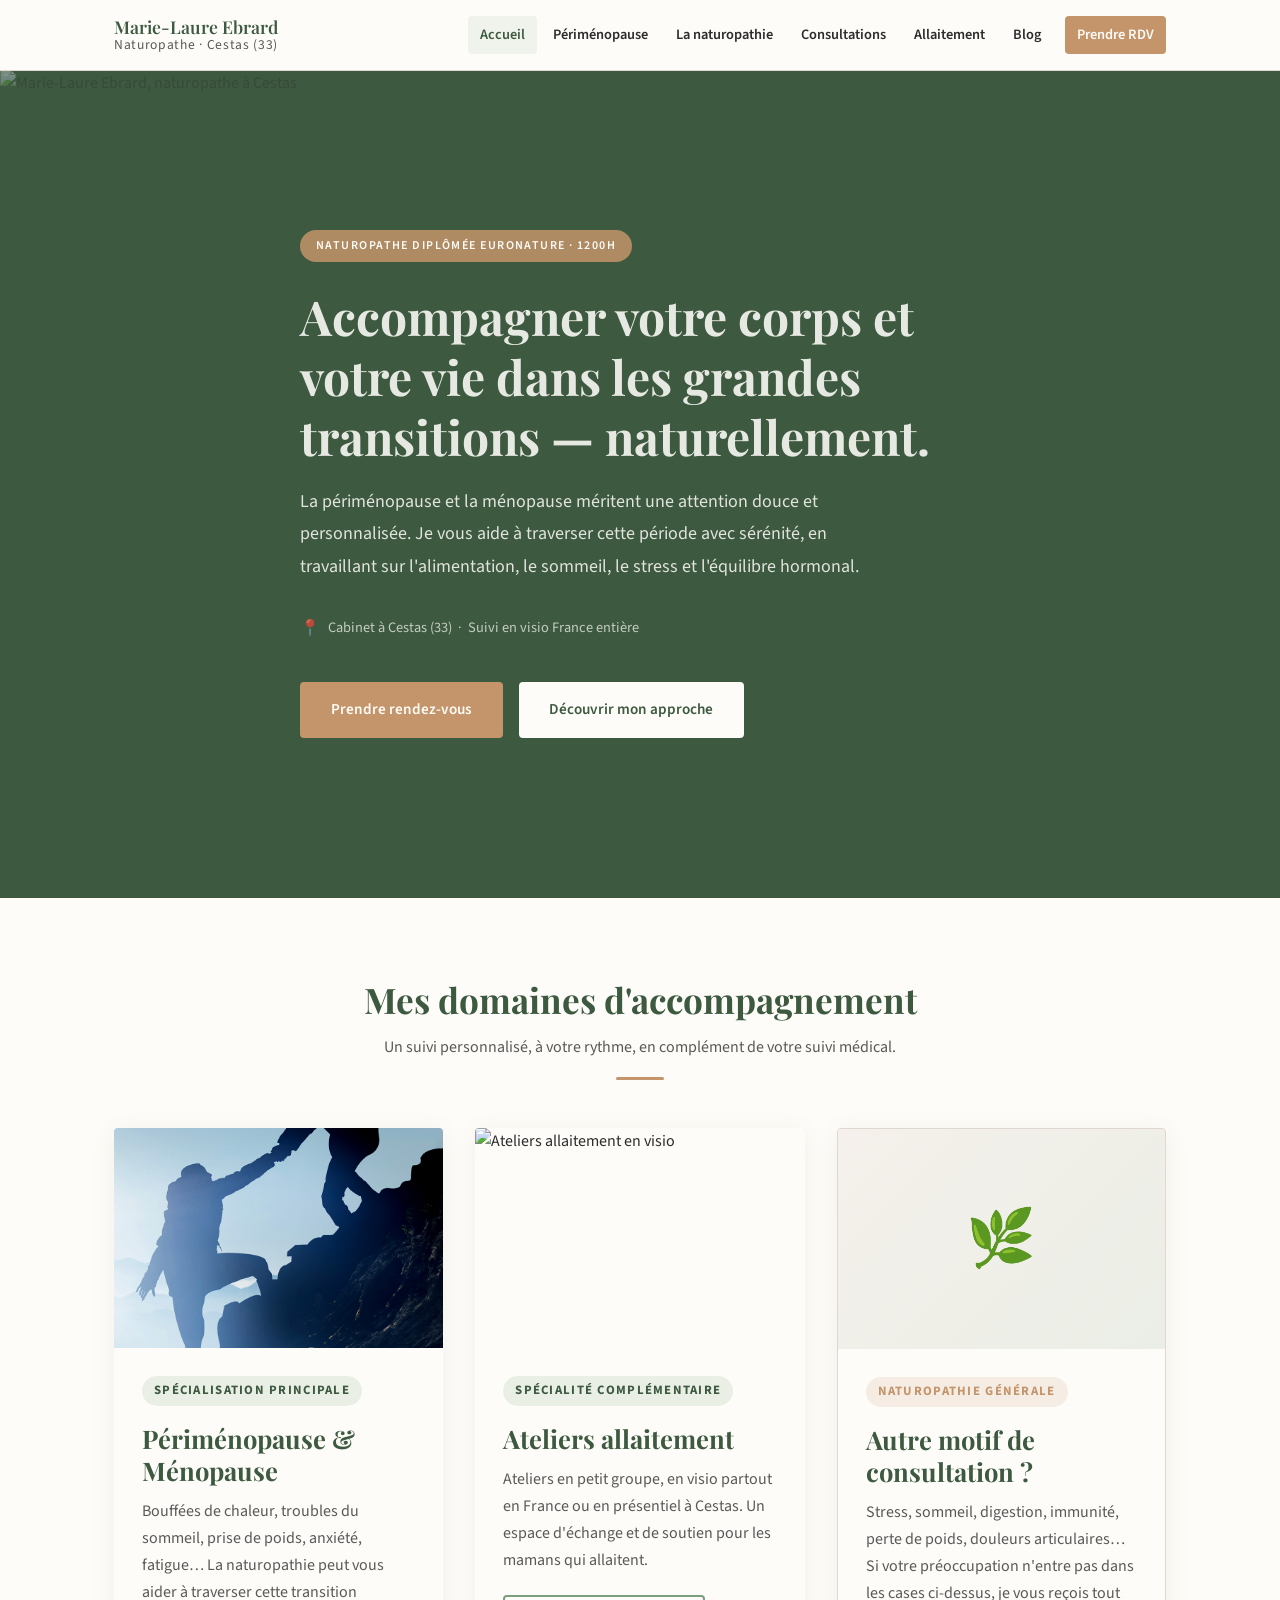
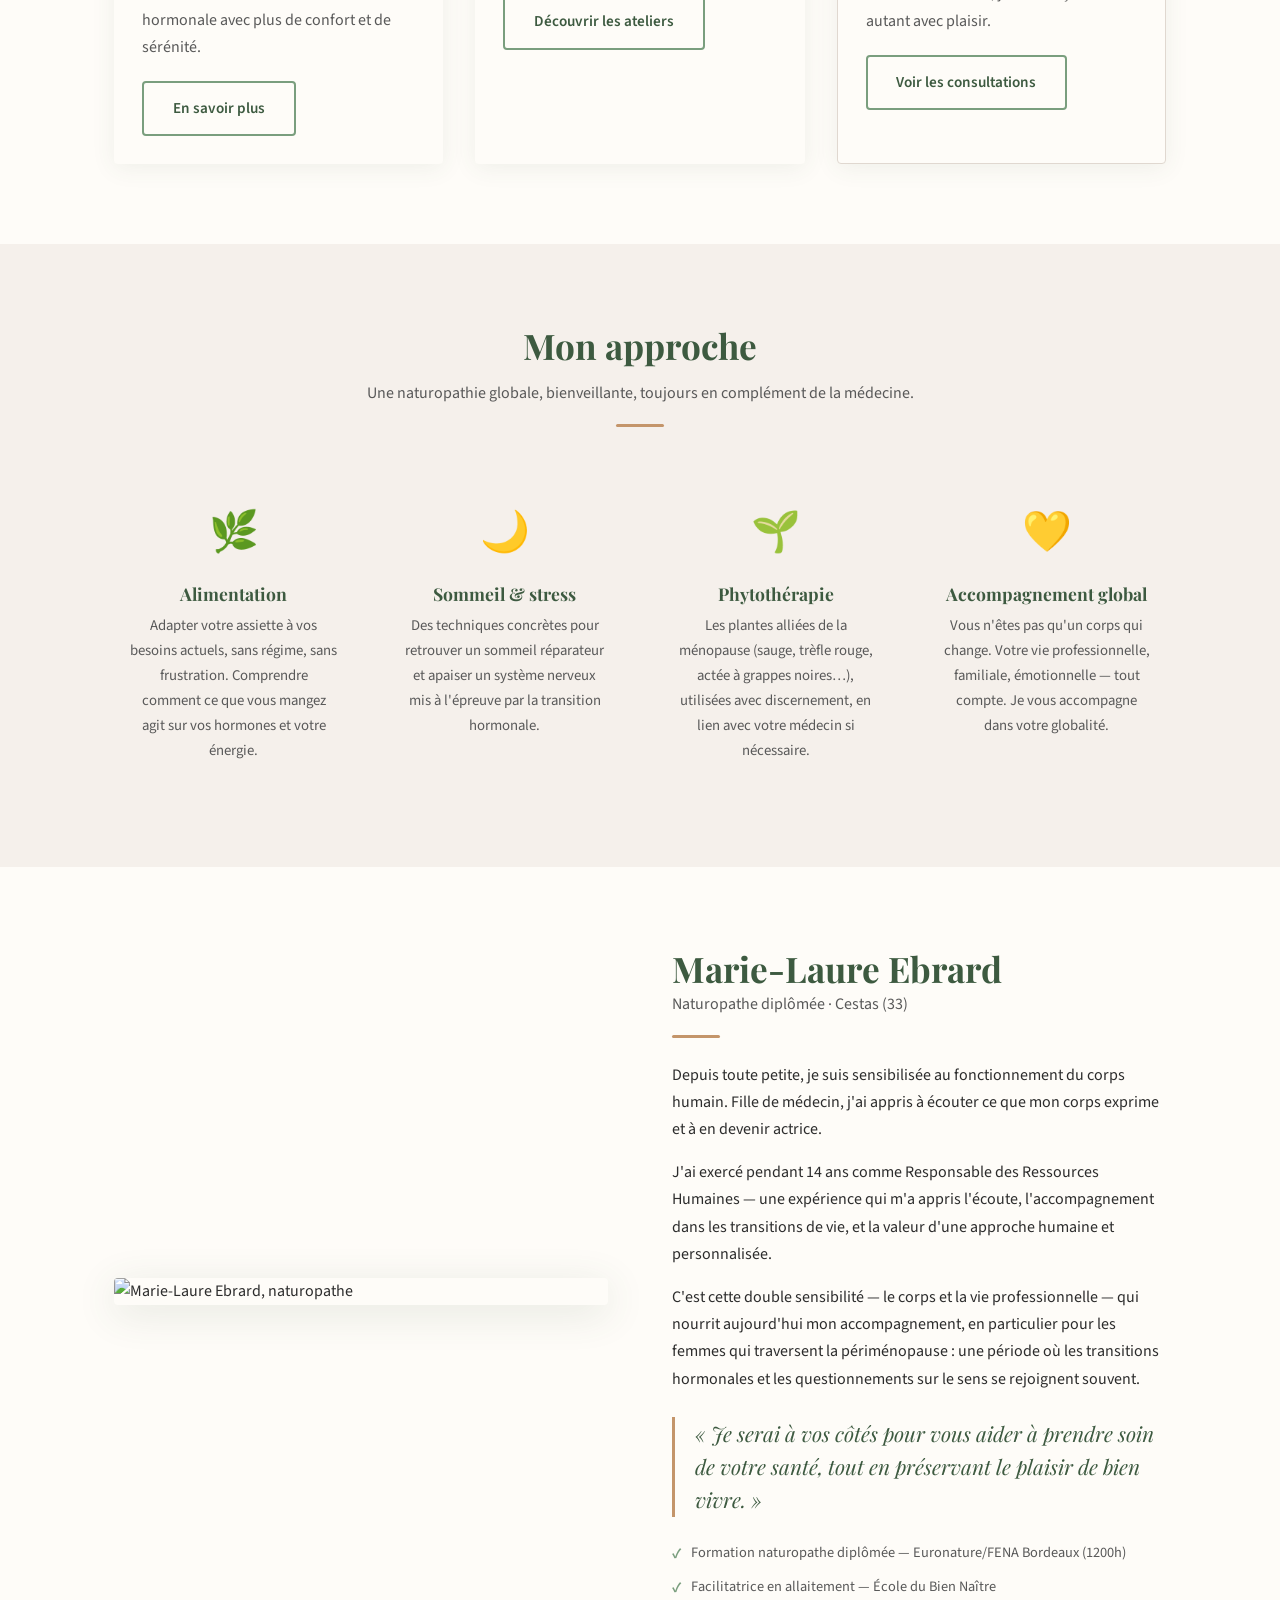
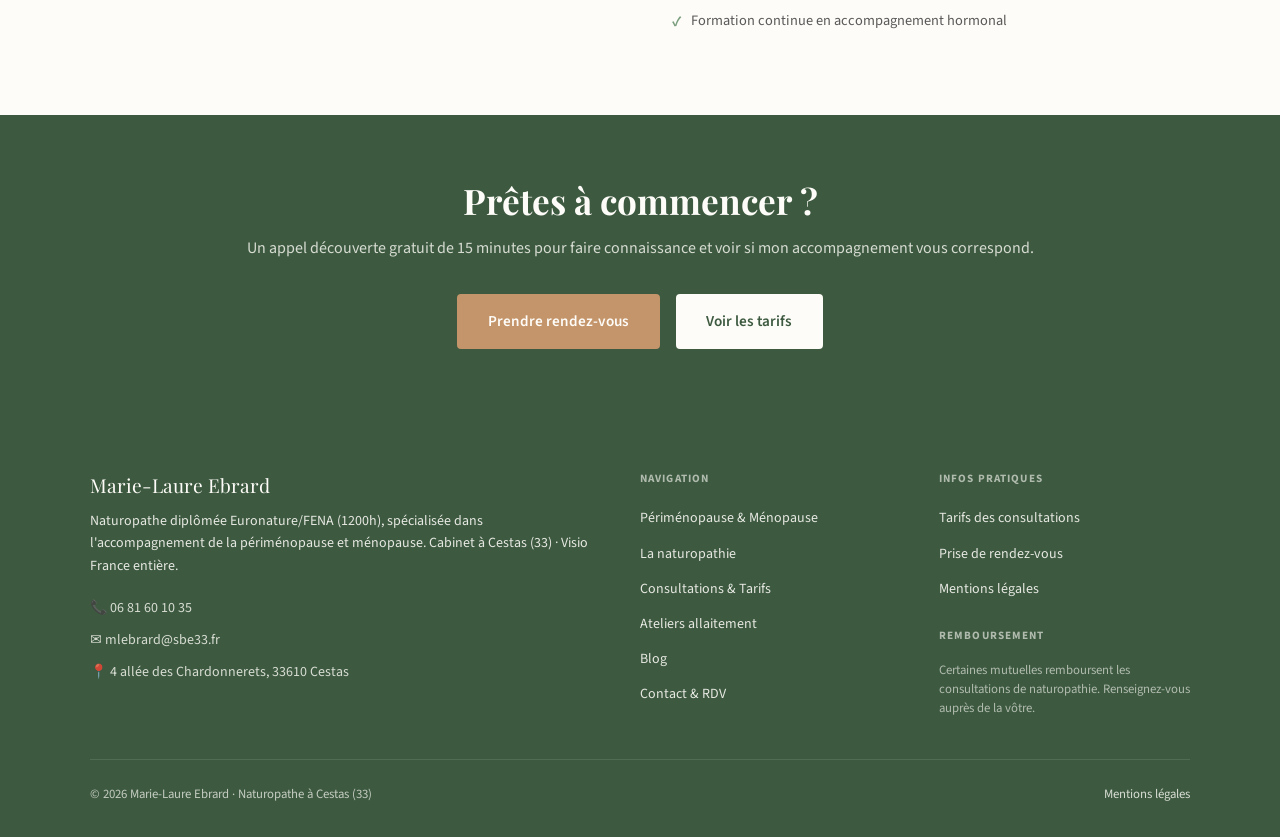
==== index.html @ 2bf1211c "fix: cache-busting CSS v=20260409 sur toutes les pages HTML Le CSS etait mis en cache 1 mois par le " ====
<!DOCTYPE html>
<html lang="fr">
<head>
  <meta charset="UTF-8">
  <meta name="viewport" content="width=device-width, initial-scale=1.0">
  <title>Marie-Laure Ebrard — Naturopathe spécialisée ménopause | Cestas (33) | Visio France entière</title>
  <meta name="description" content="Marie-Laure Ebrard, naturopathe diplômée à Cestas (33). Spécialisée dans l'accompagnement de la périménopause et ménopause. Consultations en cabinet et en visio partout en France.">
  <link rel="preconnect" href="https://fonts.googleapis.com">
  <link rel="preconnect" href="https://fonts.gstatic.com" crossorigin>
  <link href="https://fonts.googleapis.com/css2?family=Playfair+Display:ital,wght@0,400;0,600;1,400&family=Source+Sans+3:wght@300;400;600&display=swap" rel="stylesheet">
  <link rel="stylesheet" href="assets/css/style.css?v=20260409">
</head>
<body>

  <!-- ===== HEADER ===== -->
  <header class="site-header">
    <div class="header-inner">
      <a href="index.html" class="logo">
        <span class="logo-nom">Marie-Laure Ebrard</span>
        <span class="logo-titre">Naturopathe · Cestas (33)</span>
      </a>
      <button class="menu-toggle" aria-label="Ouvrir le menu" aria-expanded="false">
        <span></span><span></span><span></span>
      </button>
      <nav class="nav-principale" aria-label="Navigation principale">
        <a href="index.html">Accueil</a>
        <a href="menopause.html">Périménopause</a>
        <a href="naturopathie.html">La naturopathie</a>
        <a href="consultations.html">Consultations</a>
        <a href="allaitement.html">Allaitement</a>
        <a href="blog/index.html">Blog</a>
        <a href="contact.html" class="nav-rdv">Prendre RDV</a>
      </nav>
    </div>
  </header>

  <!-- ===== HERO ===== -->
  <section class="hero">
    <img src="assets/images/ml-portrait.jpg" alt="Marie-Laure Ebrard, naturopathe à Cestas" class="hero-image">
    <div class="hero-contenu">
      <span class="hero-badge">Naturopathe diplômée Euronature · 1200h</span>
      <h1>Accompagner votre corps et votre vie dans les grandes transitions — naturellement.</h1>
      <p class="lead">La périménopause et la ménopause méritent une attention douce et personnalisée. Je vous aide à traverser cette période avec sérénité, en travaillant sur l'alimentation, le sommeil, le stress et l'équilibre hormonal.</p>
      <div class="hero-localisation">Cabinet à Cestas (33) &nbsp;·&nbsp; Suivi en visio France entière</div>
      <div class="hero-actions">
        <a href="contact.html" class="btn btn-primaire">Prendre rendez-vous</a>
        <a href="menopause.html" class="btn btn-blanc">Découvrir mon approche</a>
      </div>
    </div>
  </section>

  <!-- ===== SPÉCIALISATIONS ===== -->
  <section class="bg-blanc">
    <div class="container">
      <div class="section-titre">
        <h2>Mes domaines d'accompagnement</h2>
        <p>Un suivi personnalisé, à votre rythme, en complément de votre suivi médical.</p>
        <div class="divider"></div>
      </div>
      <div class="cartes-grid">

        <div class="carte">
          <img src="assets/images/naturopathie.jpg" alt="Accompagnement périménopause et ménopause" class="carte-image">
          <div class="carte-corps">
            <span class="carte-badge">Spécialisation principale</span>
            <h3>Périménopause &amp; Ménopause</h3>
            <p>Bouffées de chaleur, troubles du sommeil, prise de poids, anxiété, fatigue… La naturopathie peut vous aider à traverser cette transition hormonale avec plus de confort et de sérénité.</p>
            <a href="menopause.html" class="btn btn-secondaire">En savoir plus</a>
          </div>
        </div>

        <div class="carte">
          <img src="assets/images/allaitement.jpg" alt="Ateliers allaitement en visio" class="carte-image">
          <div class="carte-corps">
            <span class="carte-badge">Spécialité complémentaire</span>
            <h3>Ateliers allaitement</h3>
            <p>Ateliers en petit groupe, en visio partout en France ou en présentiel à Cestas. Un espace d'échange et de soutien pour les mamans qui allaitent.</p>
            <a href="allaitement.html" class="btn btn-secondaire">Découvrir les ateliers</a>
          </div>
        </div>

        <div class="carte" style="border: 1px solid var(--bordure);">
          <div style="height: 220px; background: linear-gradient(135deg, var(--beige-fond), rgba(122,158,126,0.15)); display:flex; align-items:center; justify-content:center;">
            <span style="font-size: 3.5rem;">🌿</span>
          </div>
          <div class="carte-corps">
            <span class="carte-badge" style="background: rgba(196,149,106,0.15); color: var(--accent);">Naturopathie générale</span>
            <h3>Autre motif de consultation&nbsp;?</h3>
            <p>Stress, sommeil, digestion, immunité, perte de poids, douleurs articulaires… Si votre préoccupation n'entre pas dans les cases ci-dessus, je vous reçois tout autant avec plaisir.</p>
            <a href="consultations.html" class="btn btn-secondaire">Voir les consultations</a>
          </div>
        </div>

      </div>
    </div>
  </section>

  <!-- ===== APPROCHE ===== -->
  <section class="bg-beige">
    <div class="container">
      <div class="section-titre">
        <h2>Mon approche</h2>
        <p>Une naturopathie globale, bienveillante, toujours en complément de la médecine.</p>
        <div class="divider"></div>
      </div>
      <div class="approche-grid">
        <div class="approche-item">
          <span class="approche-icone">🌿</span>
          <h3>Alimentation</h3>
          <p>Adapter votre assiette à vos besoins actuels, sans régime, sans frustration. Comprendre comment ce que vous mangez agit sur vos hormones et votre énergie.</p>
        </div>
        <div class="approche-item">
          <span class="approche-icone">🌙</span>
          <h3>Sommeil &amp; stress</h3>
          <p>Des techniques concrètes pour retrouver un sommeil réparateur et apaiser un système nerveux mis à l'épreuve par la transition hormonale.</p>
        </div>
        <div class="approche-item">
          <span class="approche-icone">🌱</span>
          <h3>Phytothérapie</h3>
          <p>Les plantes alliées de la ménopause (sauge, trèfle rouge, actée à grappes noires…), utilisées avec discernement, en lien avec votre médecin si nécessaire.</p>
        </div>
        <div class="approche-item">
          <span class="approche-icone">💛</span>
          <h3>Accompagnement global</h3>
          <p>Vous n'êtes pas qu'un corps qui change. Votre vie professionnelle, familiale, émotionnelle — tout compte. Je vous accompagne dans votre globalité.</p>
        </div>
      </div>
    </div>
  </section>

  <!-- ===== PORTRAIT ML ===== -->
  <section class="bg-blanc">
    <div class="container">
      <div class="portrait-grid">
        <div class="portrait-image-wrap">
          <div class="portrait-accent"></div>
          <img src="assets/images/ml-portrait.jpg" alt="Marie-Laure Ebrard, naturopathe" class="portrait-image">
        </div>
        <div class="portrait-texte">
          <h2>Marie-Laure Ebrard</h2>
          <p style="color: var(--texte-secondaire); margin-bottom: 1rem;">Naturopathe diplômée · Cestas (33)</p>
          <div class="divider divider-left" style="margin-bottom: 1.5rem;"></div>
          <p>Depuis toute petite, je suis sensibilisée au fonctionnement du corps humain. Fille de médecin, j'ai appris à écouter ce que mon corps exprime et à en devenir actrice.</p>
          <p>J'ai exercé pendant 14 ans comme Responsable des Ressources Humaines — une expérience qui m'a appris l'écoute, l'accompagnement dans les transitions de vie, et la valeur d'une approche humaine et personnalisée.</p>
          <p>C'est cette double sensibilité — le corps et la vie professionnelle — qui nourrit aujourd'hui mon accompagnement, en particulier pour les femmes qui traversent la périménopause : une période où les transitions hormonales et les questionnements sur le sens se rejoignent souvent.</p>
          <blockquote>« Je serai à vos côtés pour vous aider à prendre soin de votre santé, tout en préservant le plaisir de bien vivre. »</blockquote>
          <ul class="formations-liste">
            <li>Formation naturopathe diplômée — Euronature/FENA Bordeaux (1200h)</li>
            <li>Facilitatrice en allaitement — École du Bien Naître</li>
            <li>Formation continue en accompagnement hormonal</li>
          </ul>
        </div>
      </div>
    </div>
  </section>

  <!-- ===== BANDEAU RDV ===== -->
  <div class="bandeau-rdv">
    <div class="container" style="text-align: center;">
      <h2>Prêtes à commencer&nbsp;?</h2>
      <p>Un appel découverte gratuit de 15 minutes pour faire connaissance et voir si mon accompagnement vous correspond.</p>
      <div class="bandeau-actions">
        <a href="contact.html" class="btn btn-primaire">Prendre rendez-vous</a>
        <a href="consultations.html" class="btn btn-blanc">Voir les tarifs</a>
      </div>
    </div>
  </div>

  <!-- ===== FOOTER ===== -->
  <footer class="site-footer">
    <div class="footer-inner">
      <div>
        <div class="footer-logo-nom">Marie-Laure Ebrard</div>
        <p class="footer-desc">Naturopathe diplômée Euronature/FENA (1200h), spécialisée dans l'accompagnement de la périménopause et ménopause. Cabinet à Cestas (33) · Visio France entière.</p>
        <div class="footer-contact">
          <a href="tel:+33681601035">📞 06 81 60 10 35</a>
          <a href="mailto:mlebrard@sbe33.fr">✉ mlebrard@sbe33.fr</a>
          <a href="https://maps.google.com/?q=4+allée+des+Chardonnerets+33610+Cestas" target="_blank" rel="noopener">📍 4 allée des Chardonnerets, 33610 Cestas</a>
        </div>
      </div>
      <div>
        <div class="footer-titre">Navigation</div>
        <ul class="footer-liens">
          <li><a href="menopause.html">Périménopause &amp; Ménopause</a></li>
          <li><a href="naturopathie.html">La naturopathie</a></li>
          <li><a href="consultations.html">Consultations &amp; Tarifs</a></li>
          <li><a href="allaitement.html">Ateliers allaitement</a></li>
          <li><a href="blog/index.html">Blog</a></li>
          <li><a href="contact.html">Contact &amp; RDV</a></li>
        </ul>
      </div>
      <div>
        <div class="footer-titre">Infos pratiques</div>
        <ul class="footer-liens">
          <li><a href="consultations.html">Tarifs des consultations</a></li>
          <li><a href="contact.html">Prise de rendez-vous</a></li>
          <li><a href="mentions-legales.html">Mentions légales</a></li>
        </ul>
        <div style="margin-top: 1.5rem;">
          <div class="footer-titre">Remboursement</div>
          <p style="font-size: 0.8rem; color: rgba(254,252,248,0.6); line-height: 1.5;">Certaines mutuelles remboursent les consultations de naturopathie. Renseignez-vous auprès de la vôtre.</p>
        </div>
      </div>
    </div>
    <div class="footer-bas">
      <span>© 2026 Marie-Laure Ebrard · Naturopathe à Cestas (33)</span>
      <a href="mentions-legales.html">Mentions légales</a>
    </div>
  </footer>

  <script src="assets/js/main.js"></script>
</body>
</html>
---- assets/css/style.css ----
/* ================================================
   MARIE-LAURE EBRARD — NATUROPATHE
   Design system global
   ================================================ */

/* ---- Variables ---- */
:root {
  --vert-sauge:     #7A9E7E;
  --vert-fonce:     #3D5A40;
  --beige-fond:     #F5F0EB;
  --blanc-casse:    #FEFCF8;
  --texte-principal:#2C2C2C;
  --texte-secondaire:#595959;
  --accent:         #C4956A;
  --accent-hover:   #b07e55;
  --bordure:        #E0D8D0;

  --font-titre: 'Playfair Display', Georgia, serif;
  --font-corps:  'Source Sans 3', system-ui, sans-serif;

  --rayon: 4px;
  --ombre: 0 4px 24px rgba(61,90,64,0.08);
  --ombre-forte: 0 8px 40px rgba(61,90,64,0.14);

  --max-largeur: 1100px;
  --padding-section: 5rem 1.5rem;
}

/* ---- Reset ---- */
*, *::before, *::after { box-sizing: border-box; margin: 0; padding: 0; }
html { scroll-behavior: smooth; }
img { display: block; max-width: 100%; height: auto; }
a { color: inherit; text-decoration: none; }
ul { list-style: none; }

/* ---- Base ---- */
body {
  background-color: var(--beige-fond);
  color: var(--texte-principal);
  font-family: var(--font-corps);
  font-size: 1rem;
  line-height: 1.7;
}

/* ---- Typographie ---- */
h1, h2, h3, h4 {
  font-family: var(--font-titre);
  line-height: 1.25;
  color: var(--vert-fonce);
}
h1 { font-size: clamp(2rem, 5vw, 3rem); }
h2 { font-size: clamp(1.6rem, 3.5vw, 2.2rem); }
h3 { font-size: clamp(1.2rem, 2.5vw, 1.6rem); }
h4 { font-size: 1.1rem; }

p { margin-bottom: 1rem; color: var(--texte-principal); }
p:last-child { margin-bottom: 0; }

.lead {
  font-size: 1.125rem;
  color: var(--texte-secondaire);
  line-height: 1.8;
}

/* ---- Layout ---- */
.container {
  max-width: var(--max-largeur);
  margin: 0 auto;
  padding: 0 1.5rem;
}

section { padding: var(--padding-section); }

.section-titre {
  text-align: center;
  margin-bottom: 3rem;
}
.section-titre h2 { margin-bottom: 0.75rem; }
.section-titre p { color: var(--texte-secondaire); max-width: 560px; margin: 0 auto; }

.divider {
  width: 48px;
  height: 3px;
  background: var(--accent);
  margin: 1rem auto 0;
  border-radius: 2px;
}
.divider-left { margin-left: 0; }

/* ---- Boutons ---- */
.btn {
  display: inline-flex;
  align-items: center;
  gap: 0.5rem;
  padding: 0.8rem 1.8rem;
  border-radius: var(--rayon);
  font-family: var(--font-corps);
  font-size: 0.95rem;
  font-weight: 600;
  cursor: pointer;
  transition: background-color 0.2s, color 0.2s, border-color 0.2s;
  border: 2px solid transparent;
}
.btn-primaire {
  background-color: var(--accent);
  color: var(--blanc-casse);
  border-color: var(--accent);
}
.btn-primaire:hover {
  background-color: var(--accent-hover);
  border-color: var(--accent-hover);
}
.btn-secondaire {
  background-color: transparent;
  color: var(--vert-fonce);
  border-color: var(--vert-sauge);
}
.btn-secondaire:hover {
  background-color: var(--vert-fonce);
  color: var(--blanc-casse);
  border-color: var(--vert-fonce);
}
.btn-blanc {
  background-color: var(--blanc-casse);
  color: var(--vert-fonce);
  border-color: var(--blanc-casse);
}
.btn-blanc:hover {
  background-color: transparent;
  color: var(--blanc-casse);
  border-color: var(--blanc-casse);
}
.btn:focus-visible {
  outline: 2px solid var(--accent);
  outline-offset: 3px;
}

/* ---- Header / Nav ---- */
.site-header {
  position: fixed;
  top: 0; left: 0; right: 0;
  z-index: 100;
  background-color: var(--blanc-casse);
  border-bottom: 1px solid var(--bordure);
  transition: box-shadow 0.2s;
}
.site-header.scrolled { box-shadow: var(--ombre); }

.header-inner {
  display: flex;
  align-items: center;
  justify-content: space-between;
  height: 70px;
  max-width: var(--max-largeur);
  margin: 0 auto;
  padding: 0 1.5rem;
}

.logo {
  display: flex;
  flex-direction: column;
  line-height: 1.2;
}
.logo-nom {
  font-family: var(--font-titre);
  font-size: 1.1rem;
  font-weight: 600;
  color: var(--vert-fonce);
}
.logo-titre {
  font-size: 0.85rem;
  color: var(--texte-secondaire);
  letter-spacing: 0.05em;
}

.nav-principale { display: flex; align-items: center; gap: 0.25rem; }
.nav-principale a {
  padding: 0.4rem 0.75rem;
  font-size: 0.9rem;
  font-weight: 600;
  color: var(--texte-principal);
  border-radius: var(--rayon);
  transition: color 0.15s, background-color 0.15s;
}
.nav-principale a:hover,
.nav-principale a.active { color: var(--vert-fonce); background-color: rgba(122,158,126,0.1); }
.nav-principale a:focus-visible { outline: 2px solid var(--accent); outline-offset: 2px; }
.nav-principale a.nav-rdv {
  background-color: var(--accent);
  color: var(--blanc-casse);
  margin-left: 0.5rem;
}
.nav-principale a.nav-rdv:hover { background-color: var(--accent-hover); }

.menu-toggle {
  display: none;
  flex-direction: column;
  gap: 5px;
  background: none;
  border: none;
  cursor: pointer;
  padding: 0.5rem;
}
.menu-toggle span {
  display: block;
  width: 24px;
  height: 2px;
  background-color: var(--vert-fonce);
  transition: transform 0.25s, opacity 0.25s;
}
.menu-toggle.ouvert span:nth-child(1) { transform: translateY(7px) rotate(45deg); }
.menu-toggle.ouvert span:nth-child(2) { opacity: 0; }
.menu-toggle.ouvert span:nth-child(3) { transform: translateY(-7px) rotate(-45deg); }

/* ---- Hero ---- */
.hero {
  position: relative;
  min-height: 92vh;
  display: flex;
  align-items: center;
  margin-top: 70px;
  overflow: hidden;
  background-color: var(--vert-fonce);
}
.hero-image {
  position: absolute;
  inset: 0;
  object-fit: cover;
  width: 100%;
  height: 100%;
  opacity: 0.35;
}
.hero-contenu {
  position: relative;
  z-index: 1;
  max-width: var(--max-largeur);
  margin: 0 auto;
  padding: 4rem 1.5rem;
  color: var(--blanc-casse);
}
.hero-badge {
  display: inline-block;
  background-color: rgba(196,149,106,0.85);
  color: var(--blanc-casse);
  font-size: 0.75rem;
  font-weight: 600;
  letter-spacing: 0.12em;
  text-transform: uppercase;
  padding: 0.35rem 1rem;
  border-radius: 20px;
  margin-bottom: 1.5rem;
}
.hero-contenu h1 {
  color: var(--blanc-casse);
  margin-bottom: 1.25rem;
  max-width: 680px;
}
.hero-contenu .lead {
  color: rgba(254,252,248,0.85);
  max-width: 560px;
  margin-bottom: 2rem;
}
.hero-localisation {
  display: flex;
  align-items: center;
  gap: 0.5rem;
  color: rgba(254,252,248,0.7);
  font-size: 0.9rem;
  margin-bottom: 2.5rem;
}
.hero-localisation::before { content: '📍'; font-size: 1rem; }
.hero-actions { display: flex; flex-wrap: wrap; gap: 1rem; }

/* ---- Section alternée fond ---- */
.bg-blanc { background-color: var(--blanc-casse); }
.bg-beige { background-color: var(--beige-fond); }
.bg-vert  { background-color: var(--vert-fonce); color: var(--blanc-casse); }
.bg-vert h2, .bg-vert h3, .bg-vert p { color: var(--blanc-casse); }

/* Texte forcé en clair sur toutes les zones à fond vert foncé */
.hero-contenu p,
.hero-contenu h1,
.page-hero p,
.page-hero h1,
.page-hero h2,
.bandeau-rdv p,
.bandeau-rdv h2,
.site-footer p,
.site-footer h2,
.site-footer h3 {
  color: rgba(254,252,248,0.88);
}

/* ---- Cartes spécialisations ---- */
.cartes-grid {
  display: grid;
  grid-template-columns: repeat(auto-fit, minmax(300px, 1fr));
  gap: 2rem;
}
.carte {
  background: var(--blanc-casse);
  border-radius: var(--rayon);
  overflow: hidden;
  box-shadow: var(--ombre);
  transition: box-shadow 0.2s, transform 0.2s;
}
.carte:hover { box-shadow: var(--ombre-forte); transform: translateY(-3px); }
.carte-image {
  width: 100%;
  height: 220px;
  object-fit: cover;
}
.carte-corps {
  padding: 1.75rem;
}
.carte-badge {
  display: inline-block;
  background-color: rgba(122,158,126,0.15);
  color: var(--vert-fonce);
  font-size: 0.8rem;
  font-weight: 700;
  letter-spacing: 0.1em;
  text-transform: uppercase;
  padding: 0.25rem 0.75rem;
  border-radius: 20px;
  margin-bottom: 1rem;
}
.carte-corps h3 { margin-bottom: 0.75rem; }
.carte-corps p { color: var(--texte-secondaire); margin-bottom: 1.25rem; }

/* ---- Section approche (icônes) ---- */
.approche-grid {
  display: grid;
  grid-template-columns: repeat(auto-fit, minmax(220px, 1fr));
  gap: 2rem;
  text-align: center;
}
.approche-item { padding: 1.5rem 1rem; }
.approche-icone {
  font-size: 2.5rem;
  margin-bottom: 1rem;
  display: block;
}
.approche-item h3 { font-size: 1.1rem; margin-bottom: 0.5rem; }
.approche-item p { font-size: 0.925rem; color: var(--texte-secondaire); }

/* ---- Section ML portrait ---- */
.portrait-grid {
  display: grid;
  grid-template-columns: 1fr 1fr;
  gap: 4rem;
  align-items: center;
}
.portrait-image-wrap { position: relative; }
.portrait-image {
  width: 100%;
  border-radius: var(--rayon);
  box-shadow: var(--ombre-forte);
  object-fit: cover;
  max-height: 520px;
}
.portrait-accent {
  position: absolute;
  top: -1rem; left: -1rem;
  width: 80px; height: 80px;
  border-radius: 50%;
  background-color: var(--accent);
  opacity: 0.15;
  z-index: -1;
}
.portrait-texte blockquote {
  font-family: var(--font-titre);
  font-size: 1.3rem;
  font-style: italic;
  color: var(--vert-fonce);
  border-left: 3px solid var(--accent);
  padding-left: 1.25rem;
  margin: 1.5rem 0;
  line-height: 1.6;
}
.formations-liste {
  margin-top: 1.25rem;
  display: flex;
  flex-direction: column;
  gap: 0.5rem;
}
.formations-liste li {
  display: flex;
  align-items: flex-start;
  gap: 0.6rem;
  font-size: 0.9rem;
  color: var(--texte-secondaire);
}
.formations-liste li::before {
  content: '✓';
  color: var(--vert-sauge);
  font-weight: 700;
  flex-shrink: 0;
  margin-top: 0.1rem;
}

/* ---- Bandeau CTA ---- */
.bandeau-rdv {
  background-color: var(--vert-fonce);
  padding: 4rem 1.5rem;
  text-align: center;
}
.bandeau-rdv h2, .bandeau-rdv p { color: var(--blanc-casse); }
.bandeau-rdv h2 { margin-bottom: 0.75rem; }
.bandeau-rdv p { color: rgba(254,252,248,0.8); margin-bottom: 2rem; }
.bandeau-actions { display: flex; flex-wrap: wrap; justify-content: center; gap: 1rem; }

/* ---- Page hero (pages internes) ---- */
.page-hero {
  margin-top: 70px;
  padding: 5rem 1.5rem 4rem;
  background-color: var(--vert-fonce);
  text-align: center;
  position: relative;
  overflow: hidden;
}
.page-hero::before {
  content: '';
  position: absolute;
  inset: 0;
  background: url('../images/phytotherapie.jpg') center/cover no-repeat;
  opacity: 0.15;
}
.page-hero-contenu { position: relative; z-index: 1; }
.page-hero h1 { color: var(--blanc-casse); margin-bottom: 0.75rem; }
.page-hero .lead { color: rgba(254,252,248,0.8); max-width: 560px; margin: 0 auto; }

/* ---- Tarifs ---- */
.tarifs-grid {
  display: grid;
  grid-template-columns: repeat(auto-fit, minmax(260px, 1fr));
  gap: 1.5rem;
}
.tarif-carte {
  background: var(--blanc-casse);
  border: 1px solid var(--bordure);
  border-radius: var(--rayon);
  padding: 1.75rem;
  position: relative;
}
.tarif-carte.mise-en-avant {
  border-color: var(--vert-sauge);
  border-width: 2px;
}
.tarif-badge {
  display: inline-block;
  background-color: var(--vert-fonce);
  color: var(--blanc-casse);
  font-size: 0.8rem;
  font-weight: 700;
  letter-spacing: 0.1em;
  text-transform: uppercase;
  padding: 0.2rem 0.7rem;
  border-radius: 20px;
  margin-bottom: 1rem;
}
.tarif-carte h3 { font-size: 1.1rem; margin-bottom: 0.25rem; }
.tarif-duree { font-size: 0.85rem; color: var(--texte-secondaire); margin-bottom: 1rem; }
.tarif-prix { font-size: 2rem; font-weight: 700; color: var(--vert-fonce); font-family: var(--font-titre); }
.tarif-prix span { font-size: 1rem; color: var(--texte-secondaire); font-family: var(--font-corps); font-weight: 400; }
.tarif-description { font-size: 0.875rem; color: var(--texte-secondaire); margin-top: 0.75rem; }

/* ---- Note déonto ---- */
.note-deonto {
  background-color: rgba(122,158,126,0.1);
  border-left: 3px solid var(--vert-sauge);
  border-radius: 0 var(--rayon) var(--rayon) 0;
  padding: 1rem 1.25rem;
  font-size: 0.9rem;
  color: var(--vert-fonce);
  margin: 2rem 0;
}

/* ---- Footer ---- */
.site-footer {
  background-color: var(--vert-fonce);
  color: rgba(254,252,248,0.8);
  padding: 3.5rem 1.5rem 2rem;
}
.footer-inner {
  display: grid;
  grid-template-columns: 2fr 1fr 1fr;
  gap: 3rem;
  max-width: var(--max-largeur);
  margin: 0 auto 2.5rem;
}
.footer-logo-nom {
  font-family: var(--font-titre);
  font-size: 1.2rem;
  color: var(--blanc-casse);
  margin-bottom: 0.5rem;
}
.footer-desc { font-size: 0.875rem; margin-bottom: 1.25rem; line-height: 1.6; }
.footer-contact a {
  display: flex;
  align-items: center;
  gap: 0.5rem;
  font-size: 0.875rem;
  color: rgba(254,252,248,0.8);
  margin-bottom: 0.5rem;
  transition: color 0.15s;
}
.footer-contact a:hover { color: var(--blanc-casse); }
.footer-titre {
  font-family: var(--font-corps);
  font-size: 0.7rem;
  font-weight: 700;
  letter-spacing: 0.1em;
  text-transform: uppercase;
  color: rgba(254,252,248,0.6);
  margin-bottom: 1rem;
}
.footer-liens { display: flex; flex-direction: column; gap: 0.5rem; }
.footer-liens a {
  font-size: 0.875rem;
  color: rgba(254,252,248,0.88);
  transition: color 0.15s;
}
.footer-liens a:hover { color: var(--blanc-casse); }
.footer-bas {
  max-width: var(--max-largeur);
  margin: 0 auto;
  padding-top: 1.5rem;
  border-top: 1px solid rgba(254,252,248,0.1);
  display: flex;
  justify-content: space-between;
  align-items: center;
  flex-wrap: wrap;
  gap: 1rem;
  font-size: 0.8rem;
  color: rgba(254,252,248,0.7);
}
.footer-bas a { color: rgba(254,252,248,0.8); transition: color 0.15s; }
.footer-bas a:hover { color: var(--blanc-casse); }

/* ---- Responsive ---- */
@media (max-width: 900px) {
  .portrait-grid { grid-template-columns: 1fr; gap: 2.5rem; }
  .portrait-image-wrap { max-width: 420px; }
  .footer-inner { grid-template-columns: 1fr 1fr; }
}

@media (max-width: 700px) {
  :root { --padding-section: 3.5rem 1.25rem; }
  .nav-principale {
    display: none;
    position: fixed;
    top: 70px; left: 0; right: 0;
    background: var(--blanc-casse);
    flex-direction: column;
    align-items: stretch;
    padding: 1rem 1.5rem 1.5rem;
    border-bottom: 1px solid var(--bordure);
    box-shadow: var(--ombre);
    gap: 0.25rem;
  }
  .nav-principale.ouverte { display: flex; max-height: 75vh; overflow-y: auto; }
  .nav-principale a { padding: 0.85rem 1rem; font-size: 1rem; min-height: 44px; display: flex; align-items: center; }
  .nav-principale a.nav-rdv { text-align: center; margin-left: 0; margin-top: 0.5rem; }
  .menu-toggle { display: flex; }
  .hero { min-height: 85vh; }
  .hero-actions { flex-direction: column; align-items: flex-start; }
  .footer-inner { grid-template-columns: 1fr; gap: 2rem; }
  .footer-bas { flex-direction: column; text-align: center; }
  .tarifs-grid { grid-template-columns: 1fr; }
}
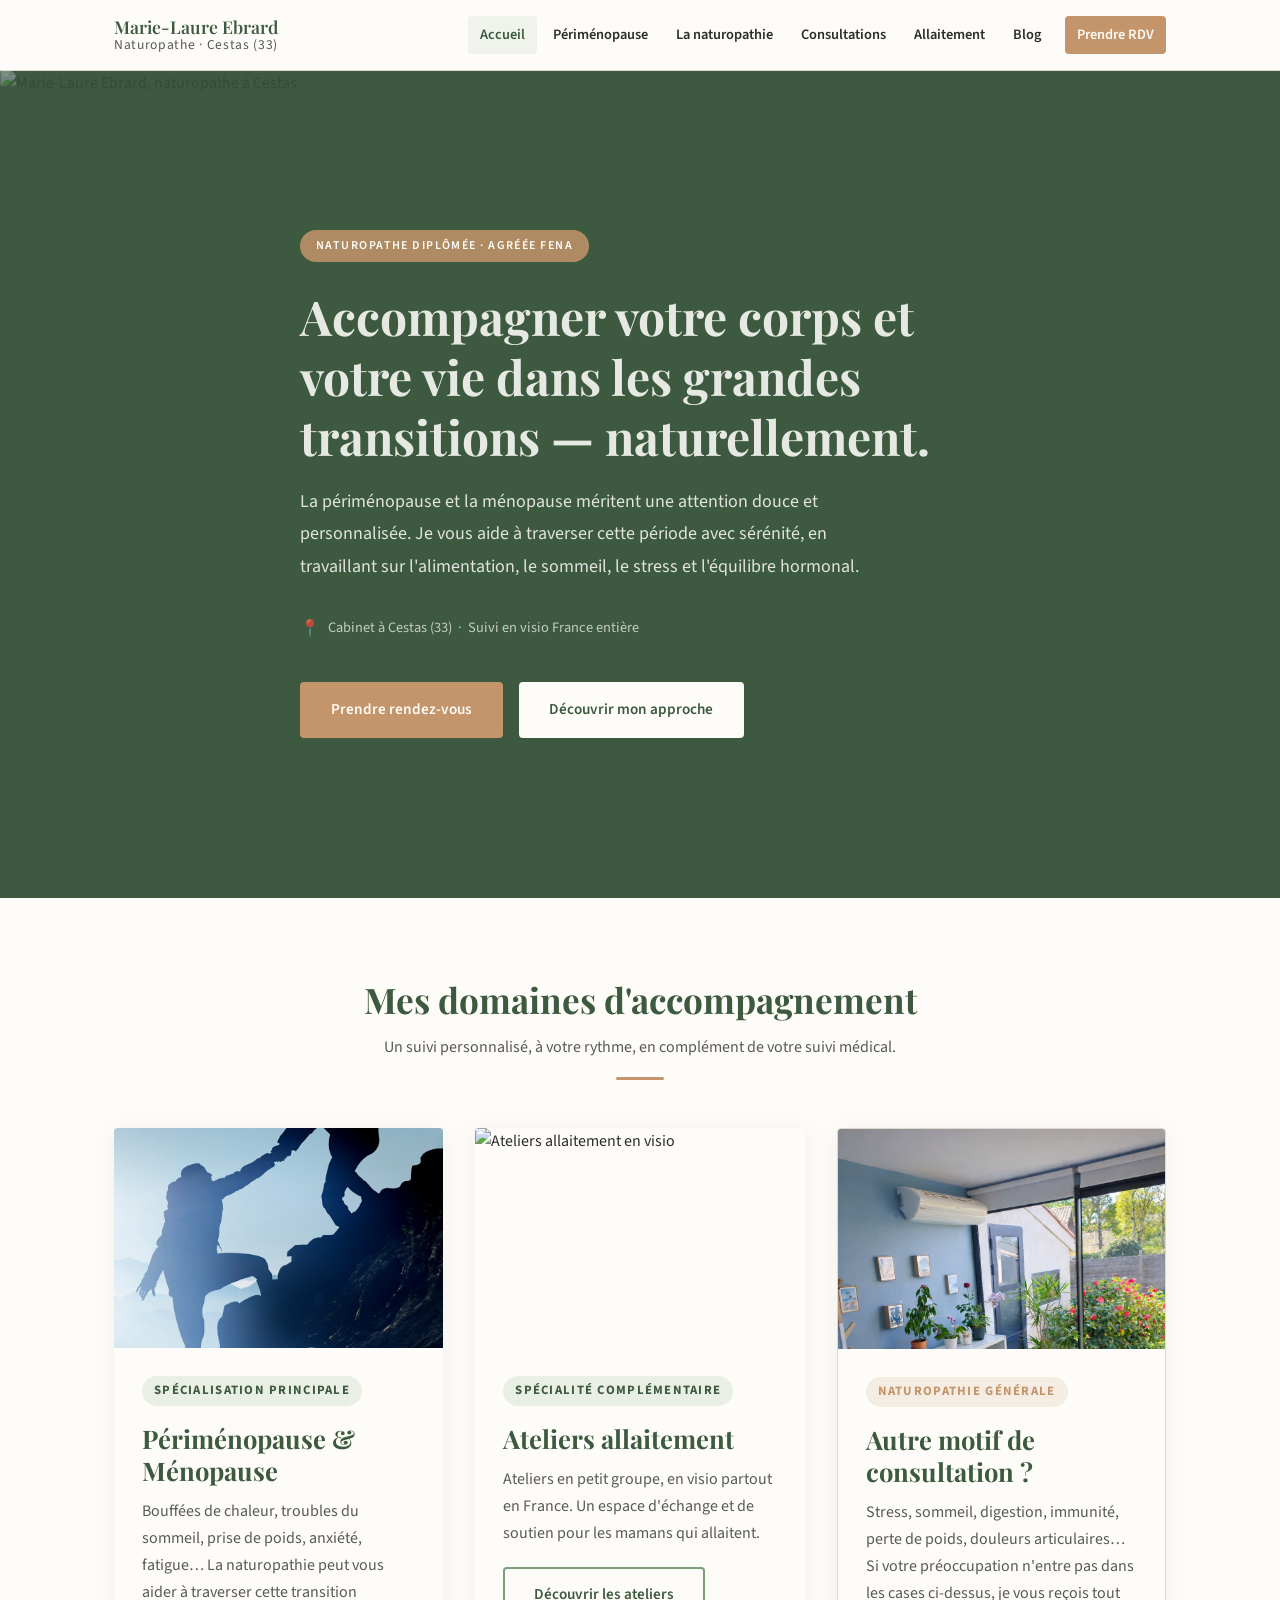
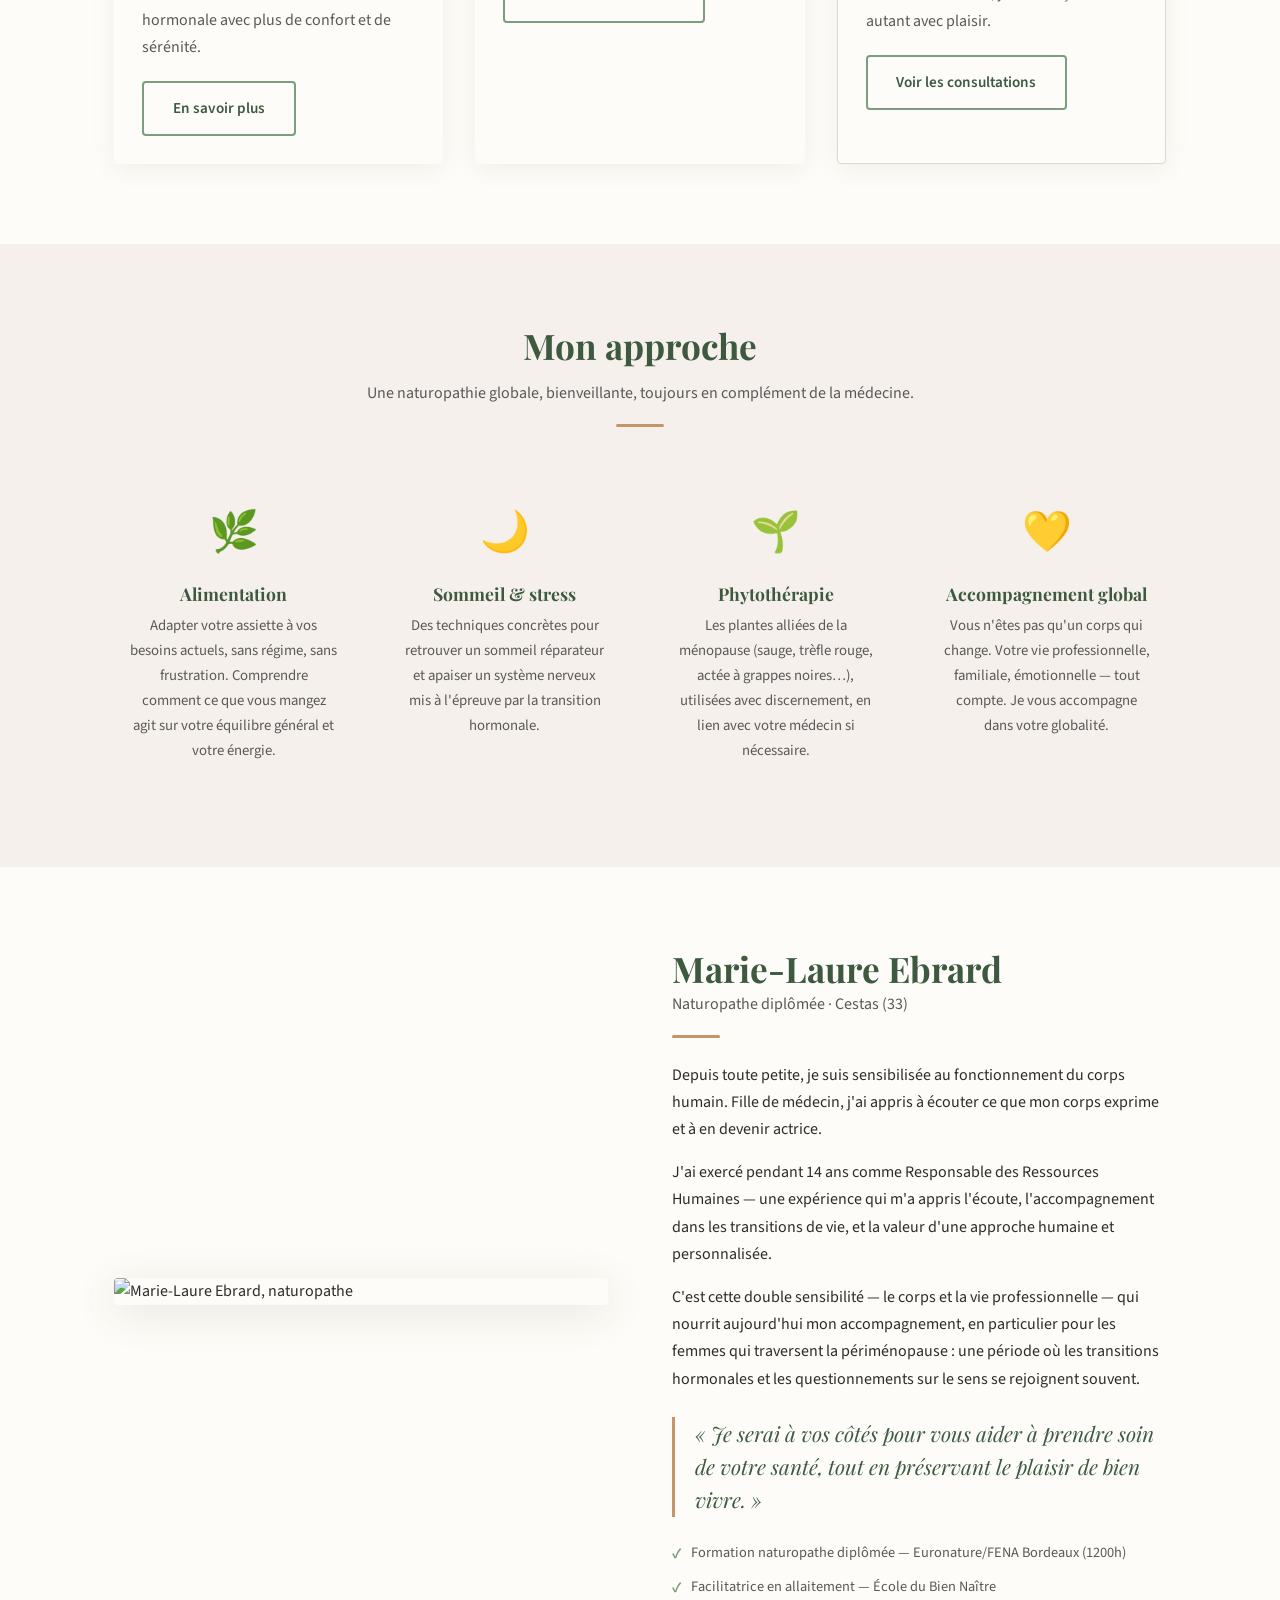
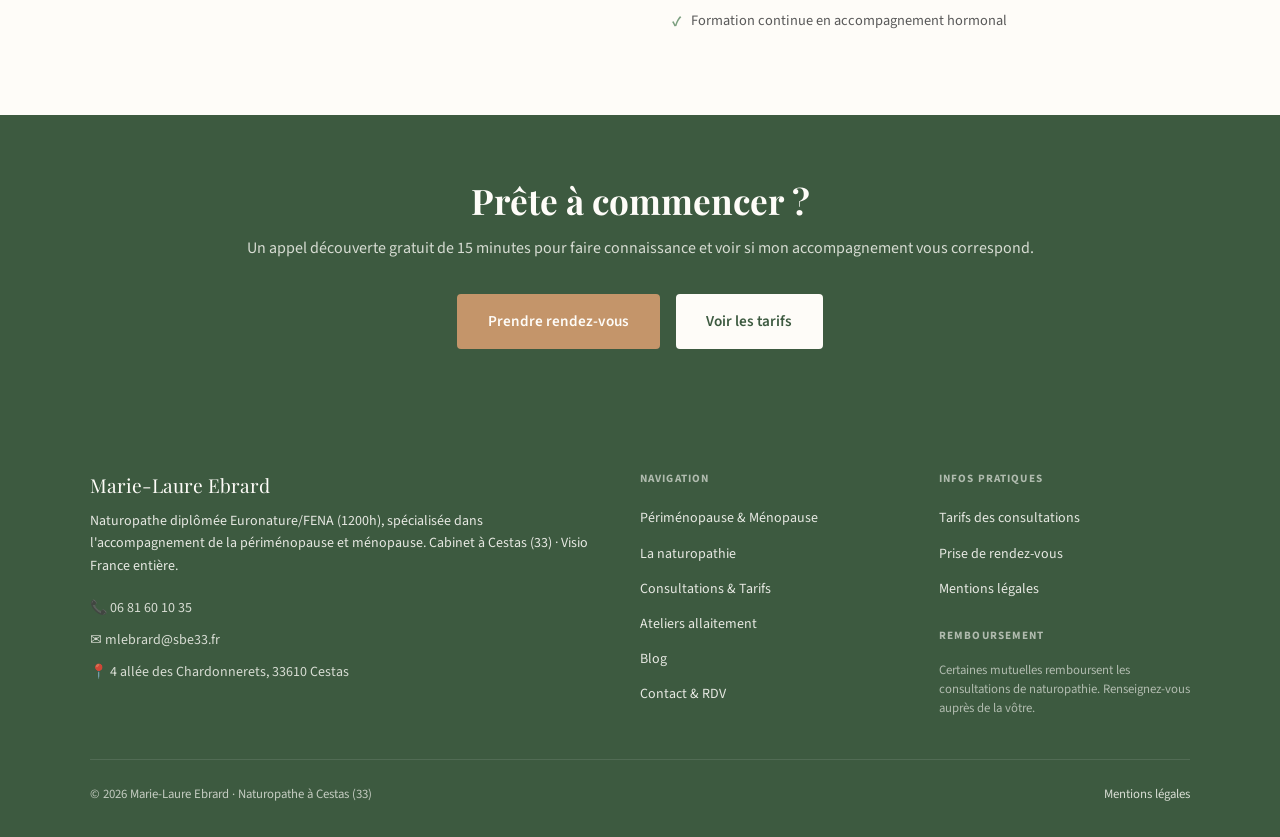
==== commit 74c431aa: "feat: serie de corrections contenu et structure Accueil: badge Agreee FENA, photo naturo generale, a" ====
--- a/index.html
+++ b/index.html
@@ -8,7 +8,7 @@
   <link rel="preconnect" href="https://fonts.googleapis.com">
   <link rel="preconnect" href="https://fonts.gstatic.com" crossorigin>
   <link href="https://fonts.googleapis.com/css2?family=Playfair+Display:ital,wght@0,400;0,600;1,400&family=Source+Sans+3:wght@300;400;600&display=swap" rel="stylesheet">
-  <link rel="stylesheet" href="assets/css/style.css?v=20260409">
+  <link rel="stylesheet" href="assets/css/style.css?v=20260409d">
 </head>
 <body>
 
@@ -38,7 +38,7 @@
   <section class="hero">
     <img src="assets/images/ml-portrait.jpg" alt="Marie-Laure Ebrard, naturopathe à Cestas" class="hero-image">
     <div class="hero-contenu">
-      <span class="hero-badge">Naturopathe diplômée Euronature · 1200h</span>
+      <span class="hero-badge">Naturopathe diplômée · Agréée FENA</span>
       <h1>Accompagner votre corps et votre vie dans les grandes transitions — naturellement.</h1>
       <p class="lead">La périménopause et la ménopause méritent une attention douce et personnalisée. Je vous aide à traverser cette période avec sérénité, en travaillant sur l'alimentation, le sommeil, le stress et l'équilibre hormonal.</p>
       <div class="hero-localisation">Cabinet à Cestas (33) &nbsp;·&nbsp; Suivi en visio France entière</div>
@@ -74,15 +74,13 @@
           <div class="carte-corps">
             <span class="carte-badge">Spécialité complémentaire</span>
             <h3>Ateliers allaitement</h3>
-            <p>Ateliers en petit groupe, en visio partout en France ou en présentiel à Cestas. Un espace d'échange et de soutien pour les mamans qui allaitent.</p>
+            <p>Ateliers en petit groupe, en visio partout en France. Un espace d'échange et de soutien pour les mamans qui allaitent.</p>
             <a href="allaitement.html" class="btn btn-secondaire">Découvrir les ateliers</a>
           </div>
         </div>
 
         <div class="carte" style="border: 1px solid var(--bordure);">
-          <div style="height: 220px; background: linear-gradient(135deg, var(--beige-fond), rgba(122,158,126,0.15)); display:flex; align-items:center; justify-content:center;">
-            <span style="font-size: 3.5rem;">🌿</span>
-          </div>
+          <img src="assets/images/bureau-cestas2.png" alt="Cabinet de naturopathie à Cestas" class="carte-image" style="object-position: center 20%;">
           <div class="carte-corps">
             <span class="carte-badge" style="background: rgba(196,149,106,0.15); color: var(--accent);">Naturopathie générale</span>
             <h3>Autre motif de consultation&nbsp;?</h3>
@@ -107,7 +105,7 @@
         <div class="approche-item">
           <span class="approche-icone">🌿</span>
           <h3>Alimentation</h3>
-          <p>Adapter votre assiette à vos besoins actuels, sans régime, sans frustration. Comprendre comment ce que vous mangez agit sur vos hormones et votre énergie.</p>
+          <p>Adapter votre assiette à vos besoins actuels, sans régime, sans frustration. Comprendre comment ce que vous mangez agit sur votre équilibre général et votre énergie.</p>
         </div>
         <div class="approche-item">
           <span class="approche-icone">🌙</span>
@@ -157,7 +155,7 @@
   <!-- ===== BANDEAU RDV ===== -->
   <div class="bandeau-rdv">
     <div class="container" style="text-align: center;">
-      <h2>Prêtes à commencer&nbsp;?</h2>
+      <h2>Prête à commencer&nbsp;?</h2>
       <p>Un appel découverte gratuit de 15 minutes pour faire connaissance et voir si mon accompagnement vous correspond.</p>
       <div class="bandeau-actions">
         <a href="contact.html" class="btn btn-primaire">Prendre rendez-vous</a>
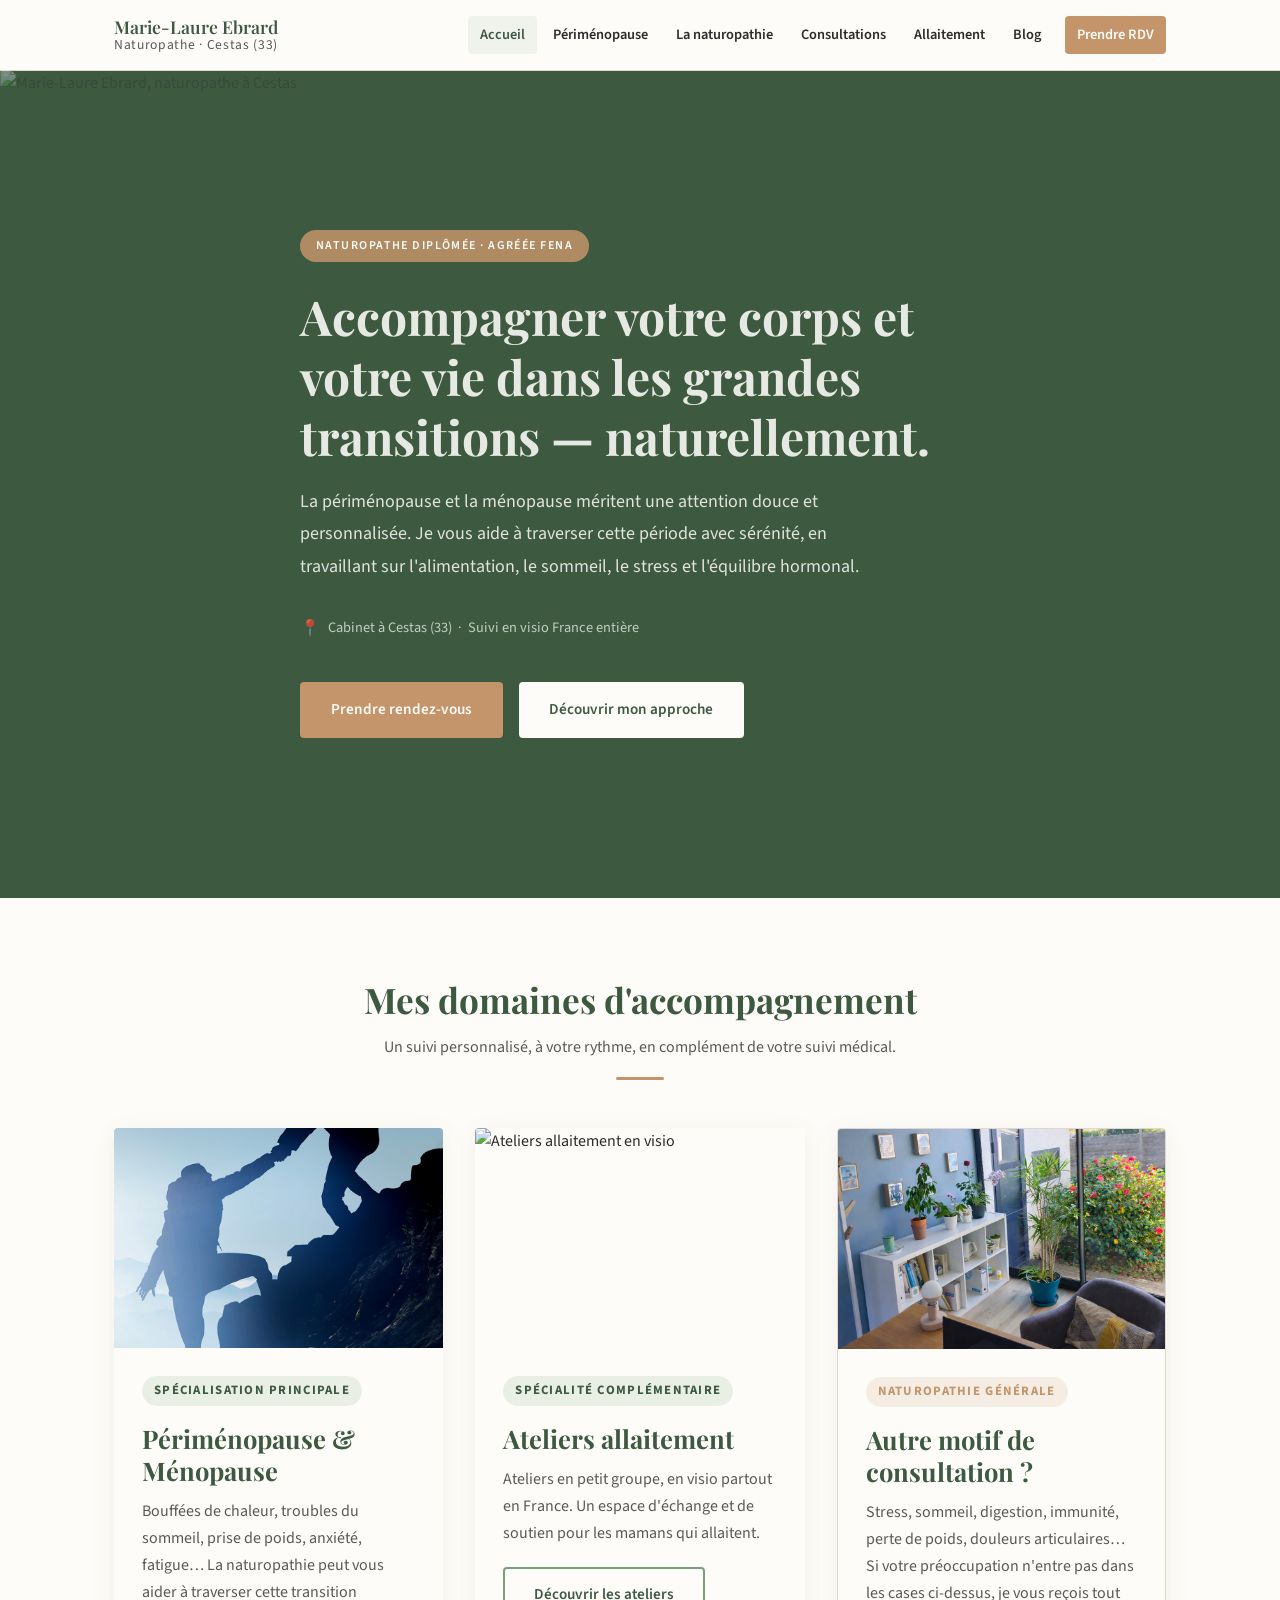
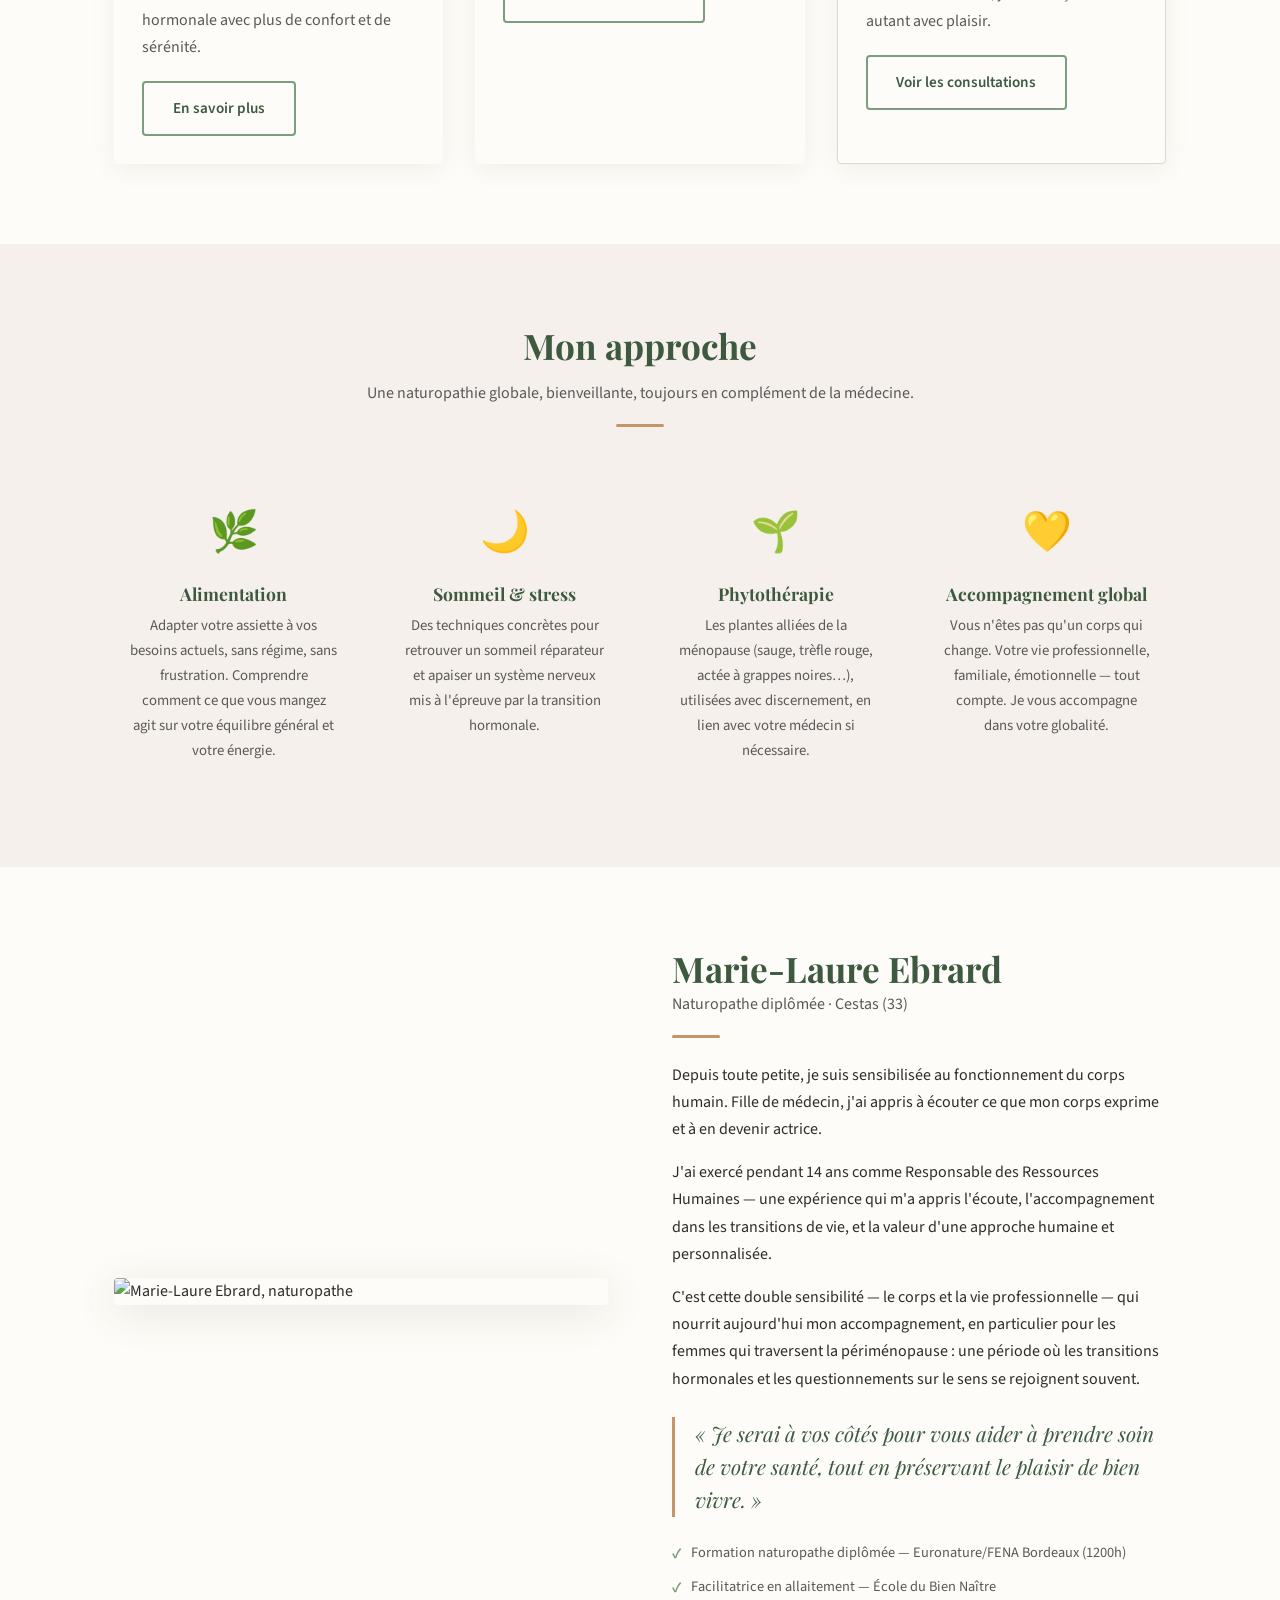
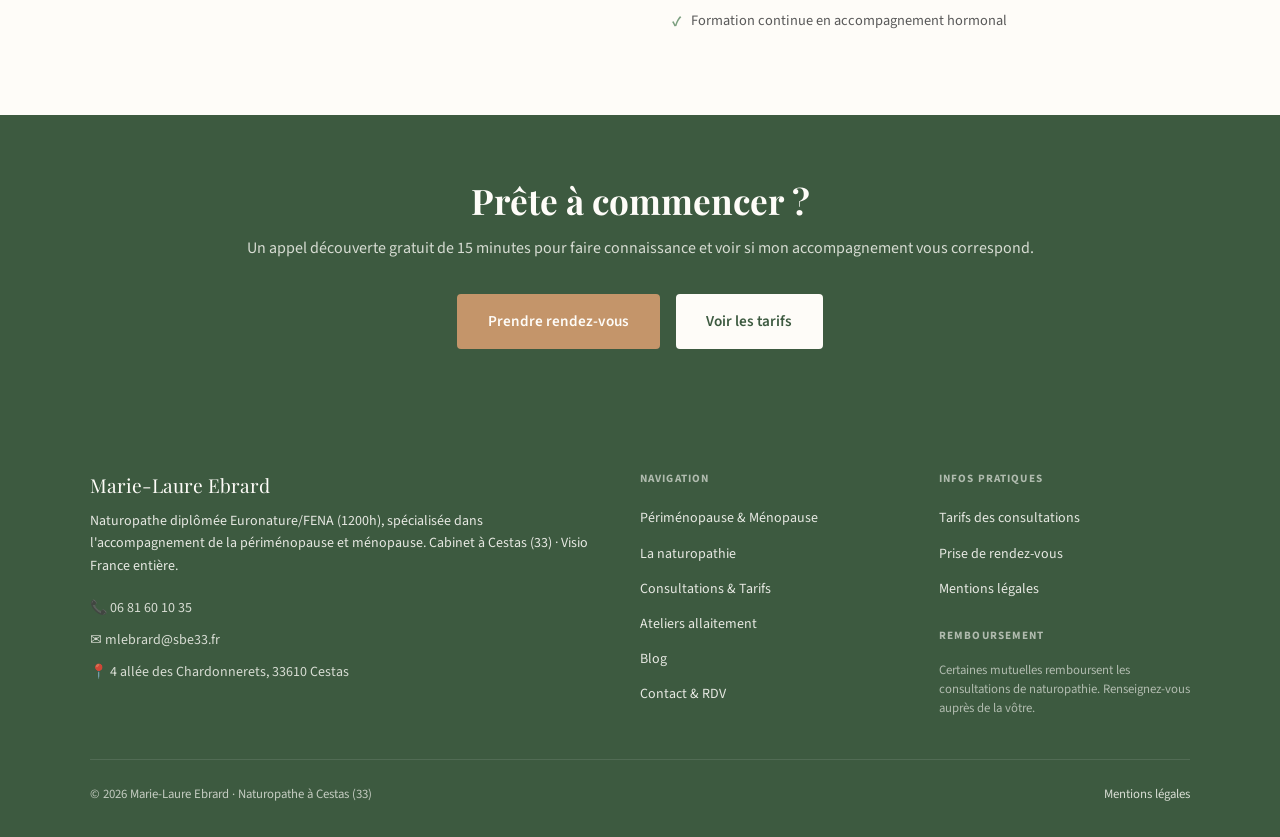
==== commit 41c235e6: "fix: recadrage carte naturo generale - masquer clim, montrer bureau/plantes" ====
--- a/index.html
+++ b/index.html
@@ -8,7 +8,7 @@
   <link rel="preconnect" href="https://fonts.googleapis.com">
   <link rel="preconnect" href="https://fonts.gstatic.com" crossorigin>
   <link href="https://fonts.googleapis.com/css2?family=Playfair+Display:ital,wght@0,400;0,600;1,400&family=Source+Sans+3:wght@300;400;600&display=swap" rel="stylesheet">
-  <link rel="stylesheet" href="assets/css/style.css?v=20260409d">
+  <link rel="stylesheet" href="assets/css/style.css?v=20260409g">
 </head>
 <body>
 
@@ -80,7 +80,7 @@
         </div>
 
         <div class="carte" style="border: 1px solid var(--bordure);">
-          <img src="assets/images/bureau-cestas2.png" alt="Cabinet de naturopathie à Cestas" class="carte-image" style="object-position: center 20%;">
+          <img src="assets/images/bureau-cestas2.png" alt="Cabinet de naturopathie à Cestas" class="carte-image" style="object-position: center 65%;">
           <div class="carte-corps">
             <span class="carte-badge" style="background: rgba(196,149,106,0.15); color: var(--accent);">Naturopathie générale</span>
             <h3>Autre motif de consultation&nbsp;?</h3>
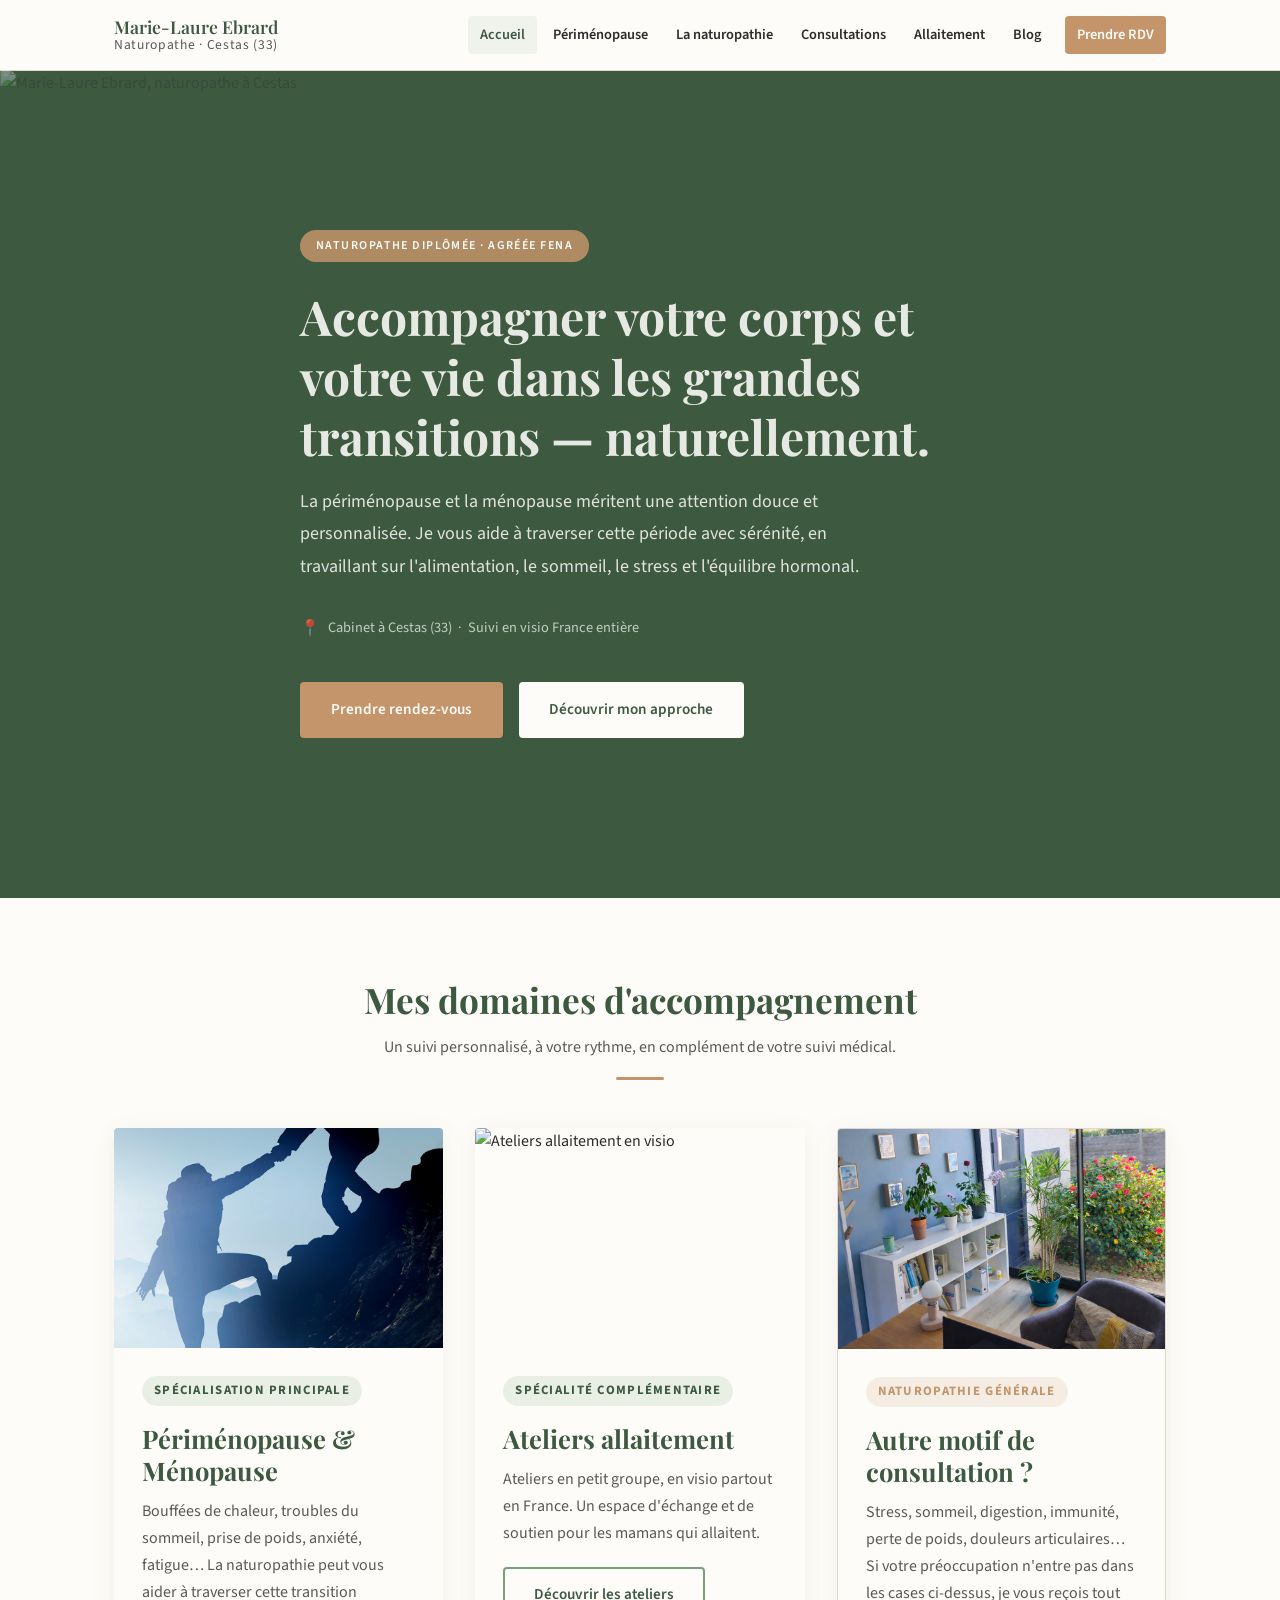
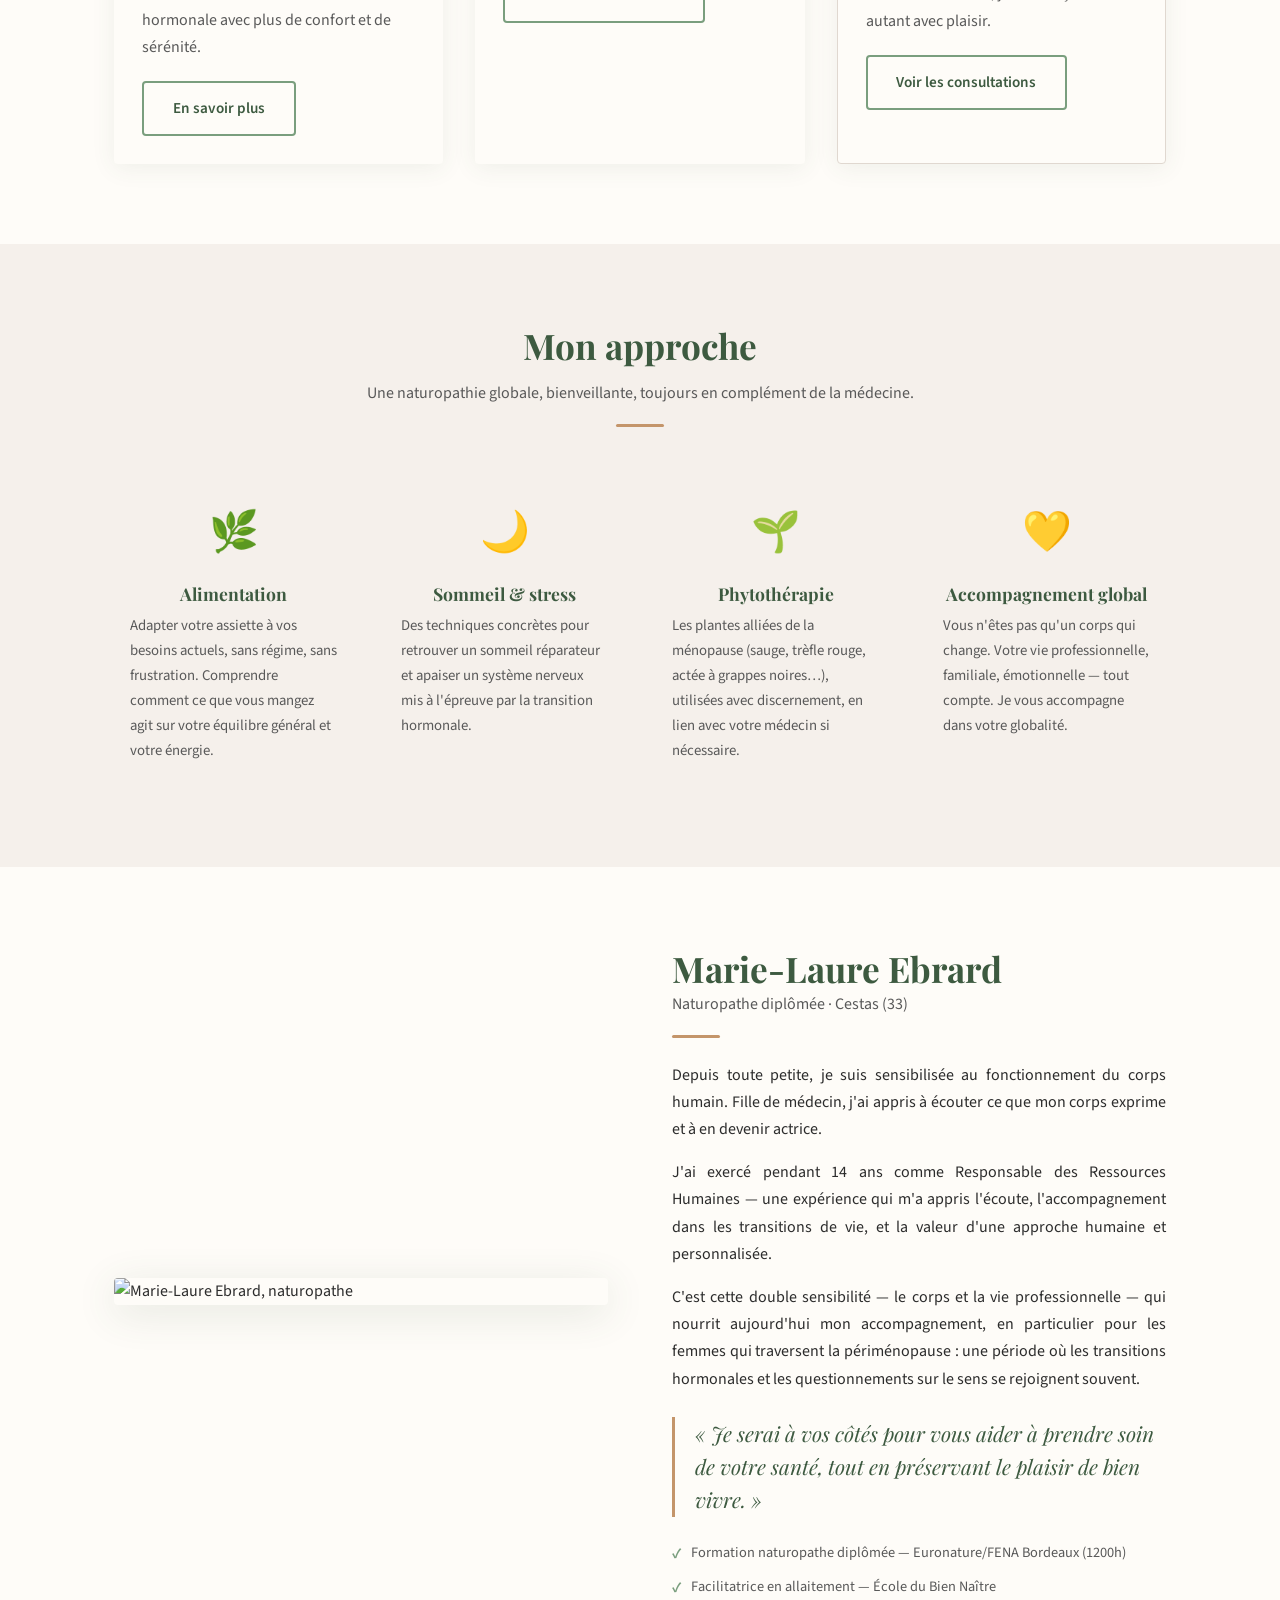
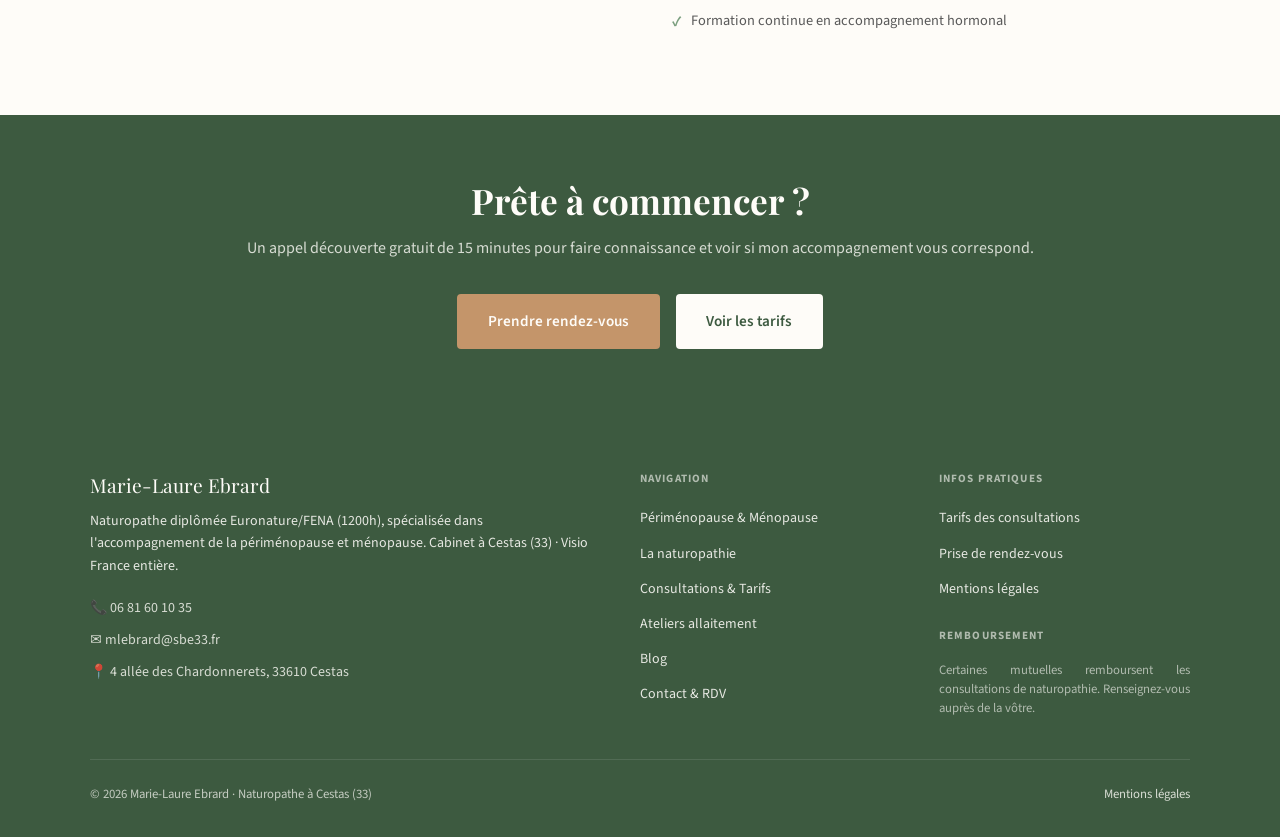
==== commit 84ecabbe: "fix: mobile, justification texte, image ménopause - CSS: justification du texte dans les zones de co" ====
--- a/index.html
+++ b/index.html
@@ -8,7 +8,7 @@
   <link rel="preconnect" href="https://fonts.googleapis.com">
   <link rel="preconnect" href="https://fonts.gstatic.com" crossorigin>
   <link href="https://fonts.googleapis.com/css2?family=Playfair+Display:ital,wght@0,400;0,600;1,400&family=Source+Sans+3:wght@300;400;600&display=swap" rel="stylesheet">
-  <link rel="stylesheet" href="assets/css/style.css?v=20260409g">
+  <link rel="stylesheet" href="assets/css/style.css?v=20260410a">
 </head>
 <body>
 
--- a/assets/css/style.css
+++ b/assets/css/style.css
@@ -53,8 +53,21 @@
 h3 { font-size: clamp(1.2rem, 2.5vw, 1.6rem); }
 h4 { font-size: 1.1rem; }
 
-p { margin-bottom: 1rem; color: var(--texte-principal); }
+p { margin-bottom: 1rem; color: var(--texte-principal); text-align: justify; }
 p:last-child { margin-bottom: 0; }
+
+/* Zones où la justification ne s'applique pas */
+.section-titre p,
+.bandeau-rdv p { text-align: center; }
+
+.approche-item p,
+.carte-corps p,
+.lead,
+.tarif-description,
+.article-date,
+.article-resume,
+.footer-desc,
+.hero-localisation { text-align: left; }
 
 .lead {
   font-size: 1.125rem;
@@ -541,7 +554,7 @@
 /* ---- Responsive ---- */
 @media (max-width: 900px) {
   .portrait-grid { grid-template-columns: 1fr; gap: 2.5rem; }
-  .portrait-image-wrap { max-width: 420px; }
+  .portrait-image-wrap { max-width: 420px; margin: 0 auto; }
   .footer-inner { grid-template-columns: 1fr 1fr; }
 }
 
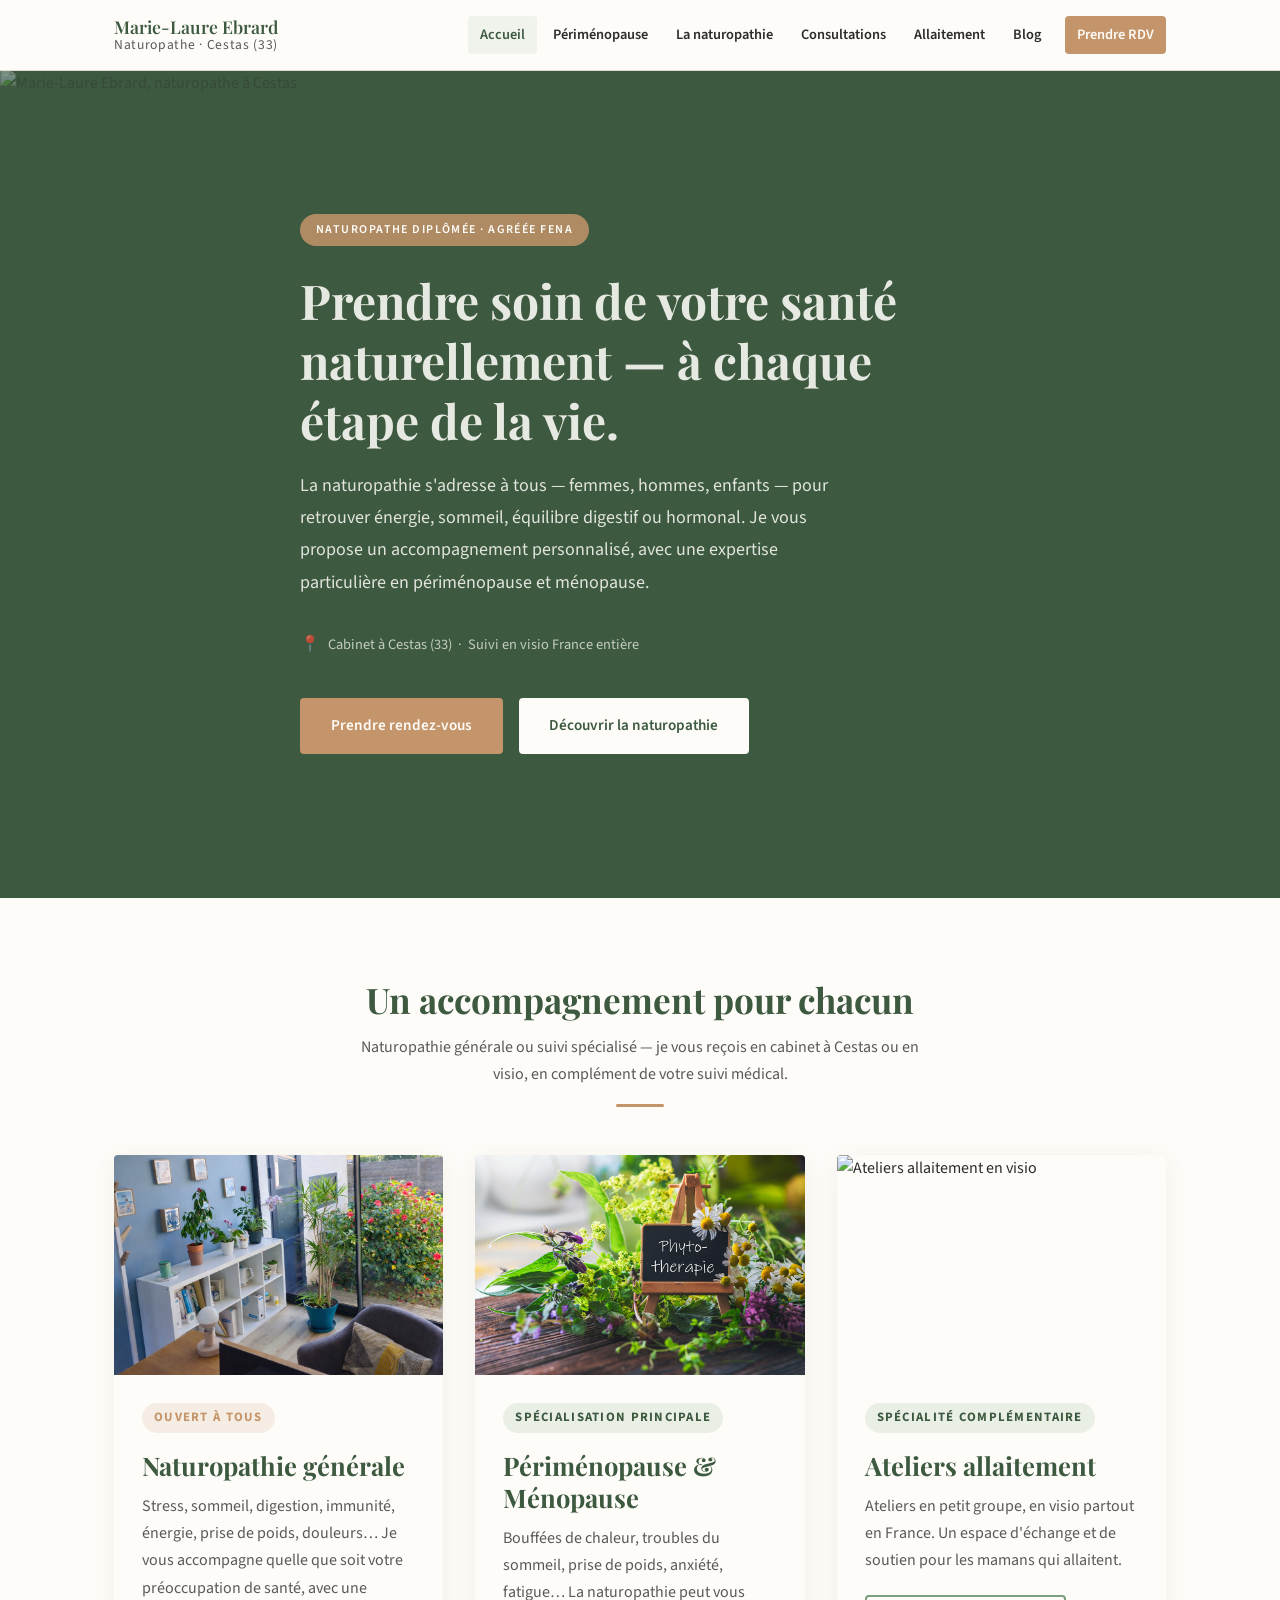
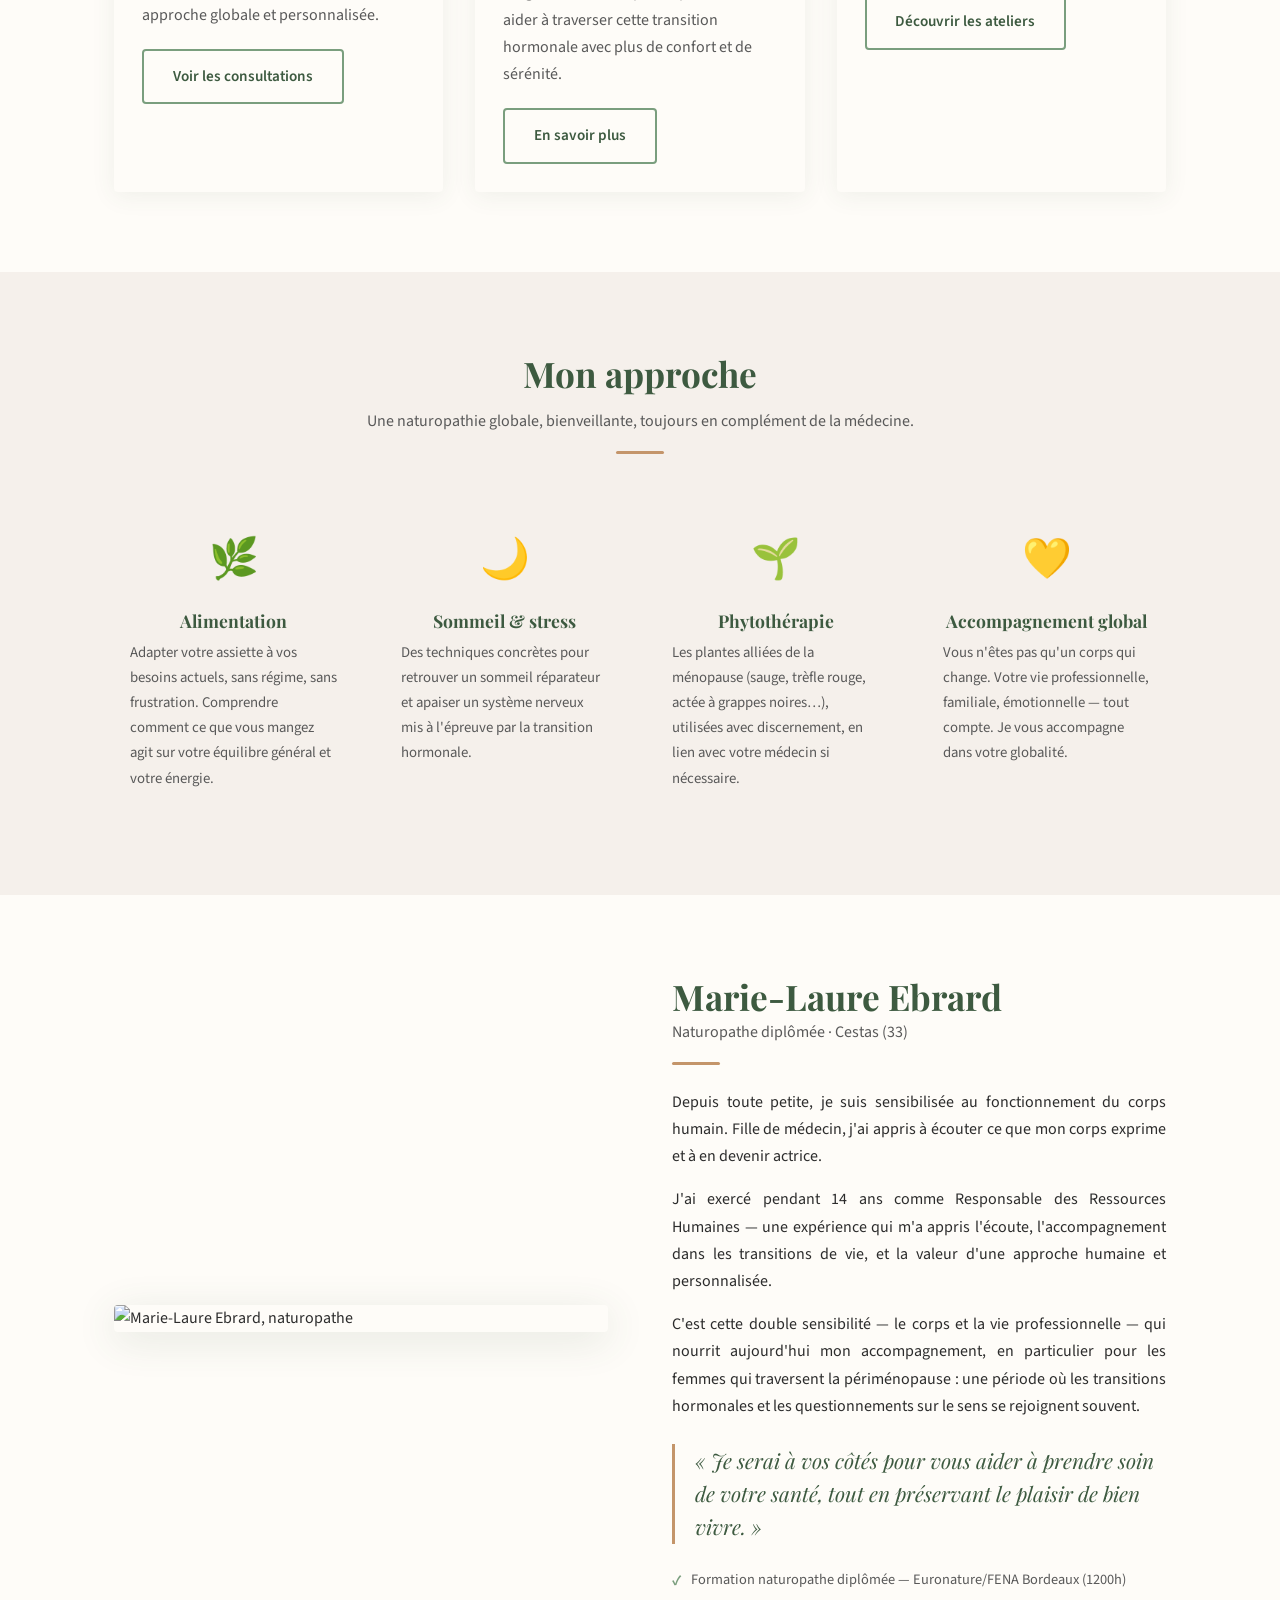
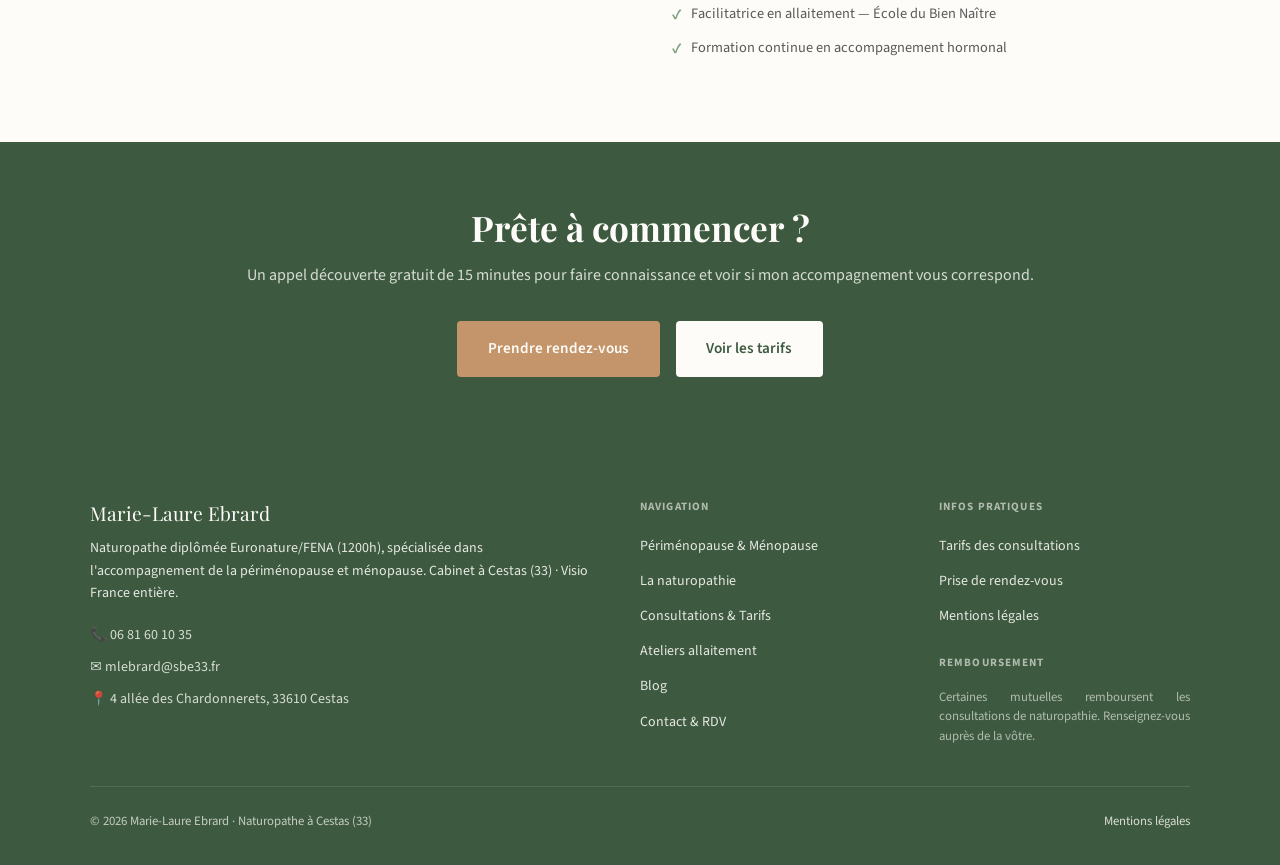
==== commit b0077d5d: "fix: accroche hero et ordre cartes plus inclusifs - H1 et lead hero réécrits pour accueillir tous le" ====
--- a/index.html
+++ b/index.html
@@ -8,7 +8,7 @@
   <link rel="preconnect" href="https://fonts.googleapis.com">
   <link rel="preconnect" href="https://fonts.gstatic.com" crossorigin>
   <link href="https://fonts.googleapis.com/css2?family=Playfair+Display:ital,wght@0,400;0,600;1,400&family=Source+Sans+3:wght@300;400;600&display=swap" rel="stylesheet">
-  <link rel="stylesheet" href="assets/css/style.css?v=20260410a">
+  <link rel="stylesheet" href="assets/css/style.css?v=20260410b">
 </head>
 <body>
 
@@ -39,12 +39,12 @@
     <img src="assets/images/ml-portrait.jpg" alt="Marie-Laure Ebrard, naturopathe à Cestas" class="hero-image">
     <div class="hero-contenu">
       <span class="hero-badge">Naturopathe diplômée · Agréée FENA</span>
-      <h1>Accompagner votre corps et votre vie dans les grandes transitions — naturellement.</h1>
-      <p class="lead">La périménopause et la ménopause méritent une attention douce et personnalisée. Je vous aide à traverser cette période avec sérénité, en travaillant sur l'alimentation, le sommeil, le stress et l'équilibre hormonal.</p>
+      <h1>Prendre soin de votre santé naturellement — à chaque étape de la vie.</h1>
+      <p class="lead">La naturopathie s'adresse à tous — femmes, hommes, enfants — pour retrouver énergie, sommeil, équilibre digestif ou hormonal. Je vous propose un accompagnement personnalisé, avec une expertise particulière en périménopause et ménopause.</p>
       <div class="hero-localisation">Cabinet à Cestas (33) &nbsp;·&nbsp; Suivi en visio France entière</div>
       <div class="hero-actions">
         <a href="contact.html" class="btn btn-primaire">Prendre rendez-vous</a>
-        <a href="menopause.html" class="btn btn-blanc">Découvrir mon approche</a>
+        <a href="naturopathie.html" class="btn btn-blanc">Découvrir la naturopathie</a>
       </div>
     </div>
   </section>
@@ -53,14 +53,24 @@
   <section class="bg-blanc">
     <div class="container">
       <div class="section-titre">
-        <h2>Mes domaines d'accompagnement</h2>
-        <p>Un suivi personnalisé, à votre rythme, en complément de votre suivi médical.</p>
+        <h2>Un accompagnement pour chacun</h2>
+        <p>Naturopathie générale ou suivi spécialisé — je vous reçois en cabinet à Cestas ou en visio, en complément de votre suivi médical.</p>
         <div class="divider"></div>
       </div>
       <div class="cartes-grid">
 
         <div class="carte">
-          <img src="assets/images/naturopathie.jpg" alt="Accompagnement périménopause et ménopause" class="carte-image">
+          <img src="assets/images/bureau-cestas2.png" alt="Cabinet de naturopathie à Cestas" class="carte-image" style="object-position: center 65%;">
+          <div class="carte-corps">
+            <span class="carte-badge" style="background: rgba(196,149,106,0.15); color: var(--accent);">Ouvert à tous</span>
+            <h3>Naturopathie générale</h3>
+            <p>Stress, sommeil, digestion, immunité, énergie, prise de poids, douleurs… Je vous accompagne quelle que soit votre préoccupation de santé, avec une approche globale et personnalisée.</p>
+            <a href="consultations.html" class="btn btn-secondaire">Voir les consultations</a>
+          </div>
+        </div>
+
+        <div class="carte">
+          <img src="assets/images/phytotherapie.jpg" alt="Accompagnement naturopathique périménopause et ménopause" class="carte-image">
           <div class="carte-corps">
             <span class="carte-badge">Spécialisation principale</span>
             <h3>Périménopause &amp; Ménopause</h3>
@@ -76,16 +86,6 @@
             <h3>Ateliers allaitement</h3>
             <p>Ateliers en petit groupe, en visio partout en France. Un espace d'échange et de soutien pour les mamans qui allaitent.</p>
             <a href="allaitement.html" class="btn btn-secondaire">Découvrir les ateliers</a>
-          </div>
-        </div>
-
-        <div class="carte" style="border: 1px solid var(--bordure);">
-          <img src="assets/images/bureau-cestas2.png" alt="Cabinet de naturopathie à Cestas" class="carte-image" style="object-position: center 65%;">
-          <div class="carte-corps">
-            <span class="carte-badge" style="background: rgba(196,149,106,0.15); color: var(--accent);">Naturopathie générale</span>
-            <h3>Autre motif de consultation&nbsp;?</h3>
-            <p>Stress, sommeil, digestion, immunité, perte de poids, douleurs articulaires… Si votre préoccupation n'entre pas dans les cases ci-dessus, je vous reçois tout autant avec plaisir.</p>
-            <a href="consultations.html" class="btn btn-secondaire">Voir les consultations</a>
           </div>
         </div>
 
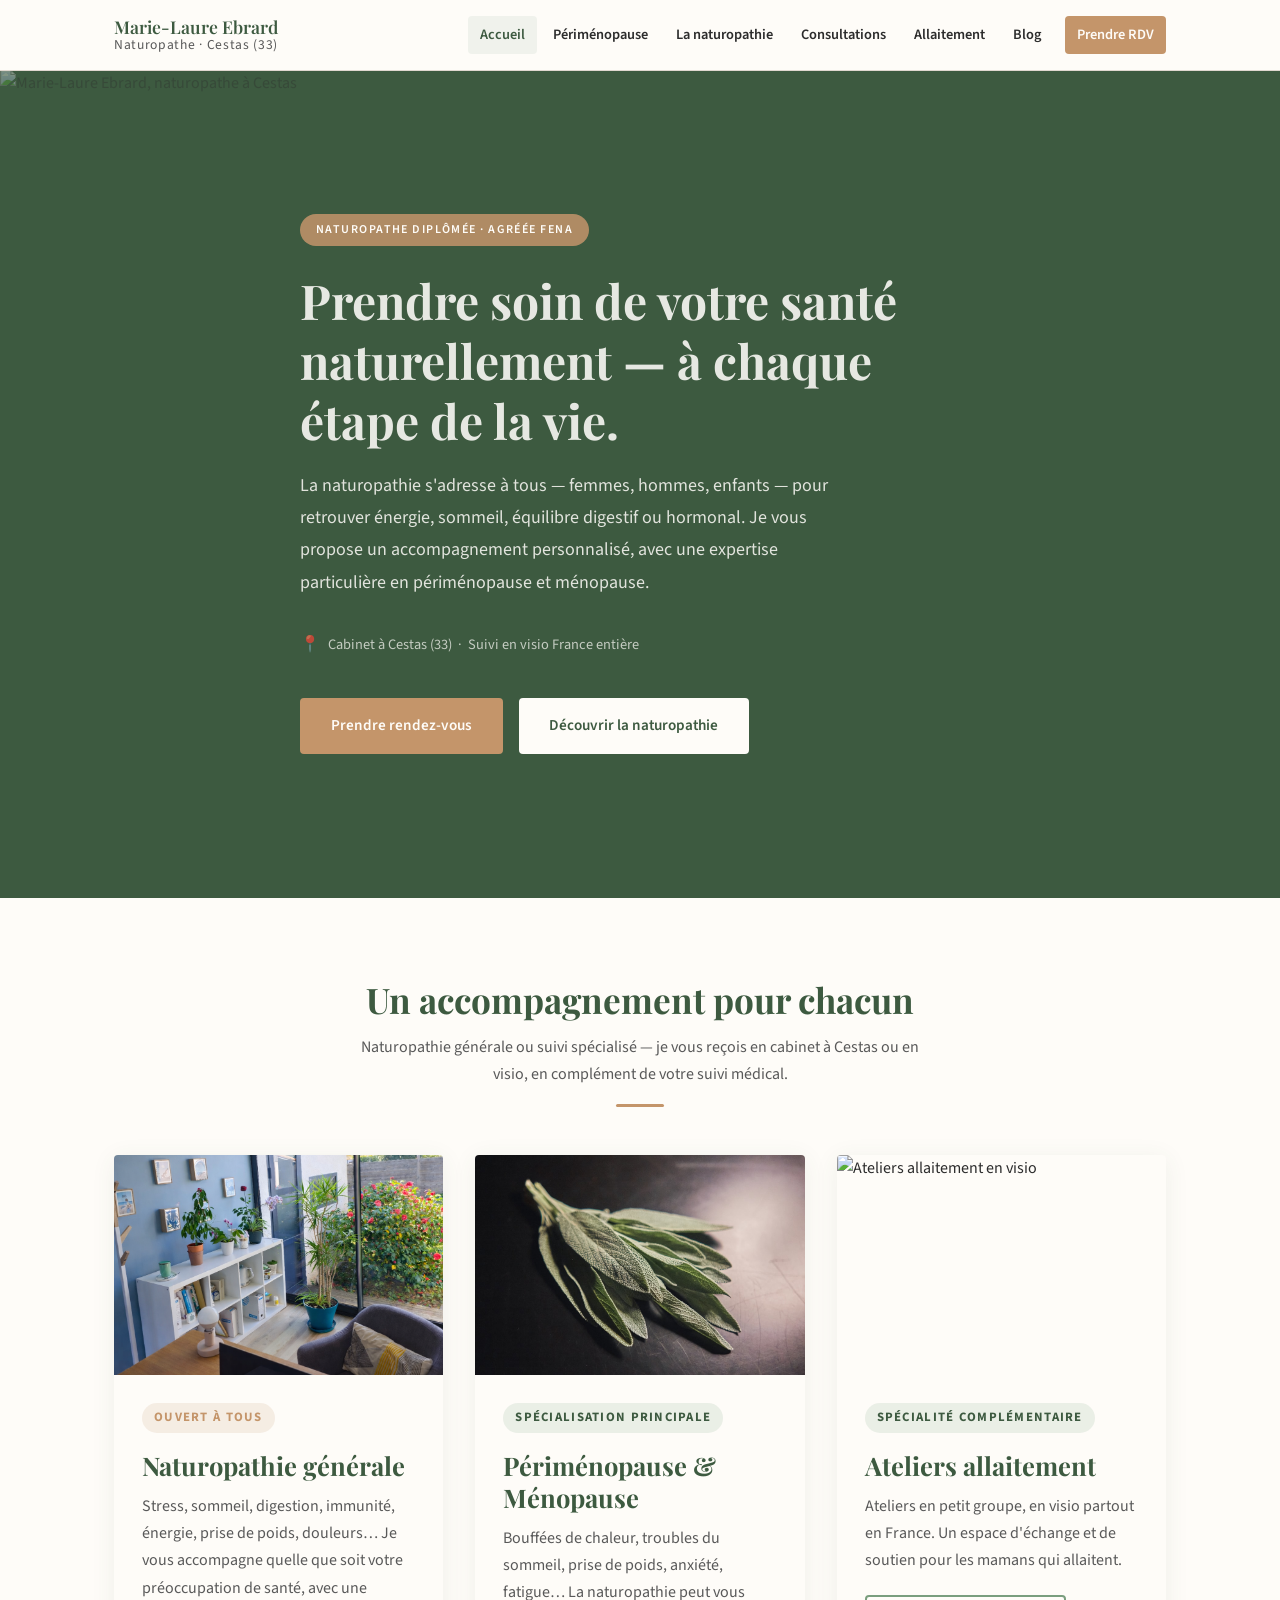
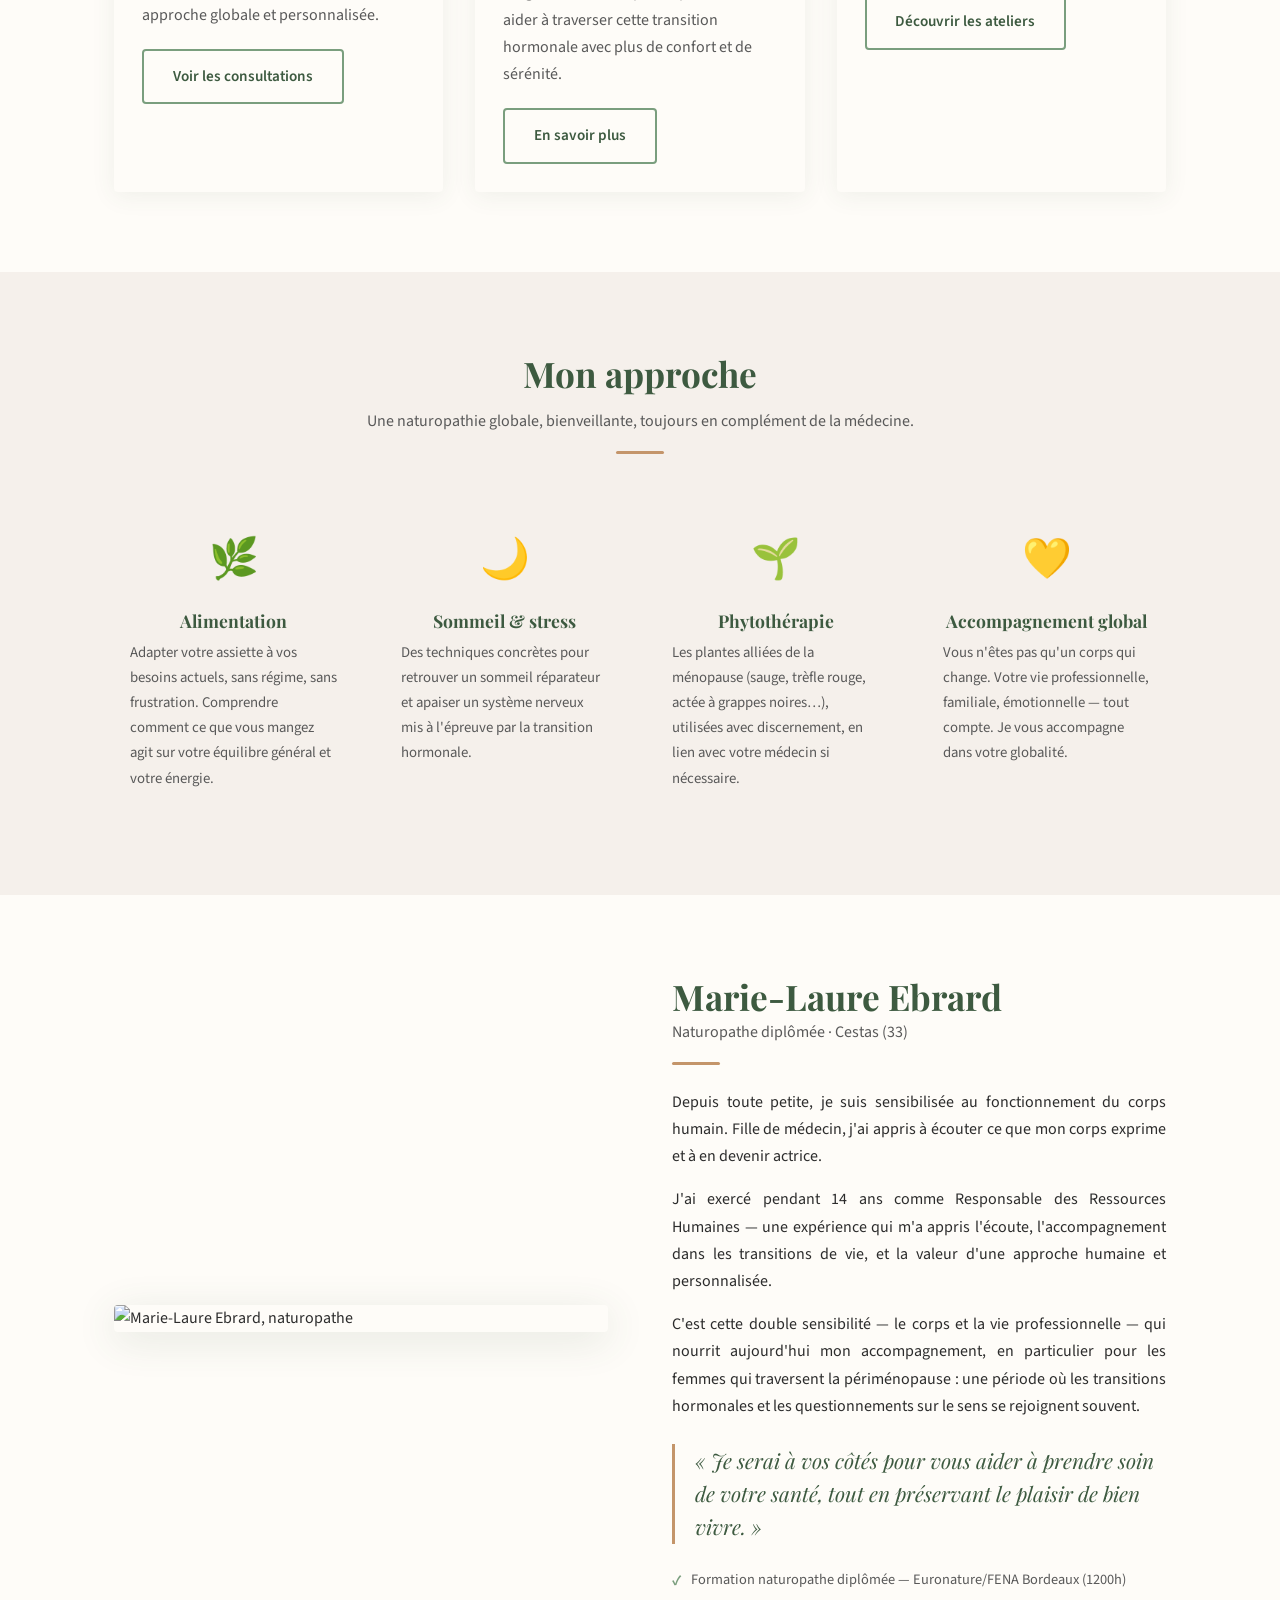
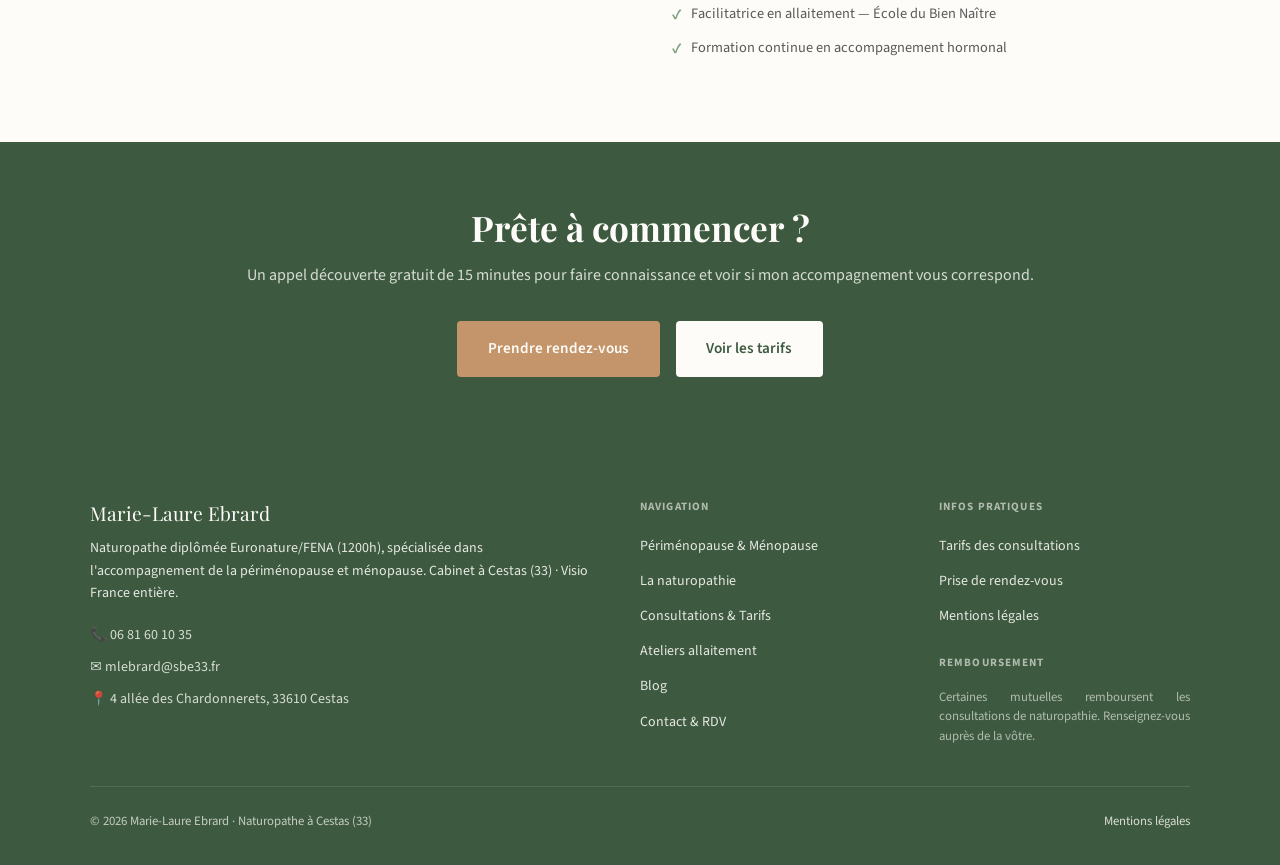
==== commit 7a5102d5: "feat: images Unsplash pour périménopause (carte + page dédiée) - index.html : carte ménopause → sage" ====
--- a/index.html
+++ b/index.html
@@ -70,7 +70,7 @@
         </div>
 
         <div class="carte">
-          <img src="assets/images/phytotherapie.jpg" alt="Accompagnement naturopathique périménopause et ménopause" class="carte-image">
+          <img src="assets/images/sage-menopause_rpE1rGYOYRs.jpg" alt="Sauge officinale — plante alliée de la ménopause" class="carte-image">
           <div class="carte-corps">
             <span class="carte-badge">Spécialisation principale</span>
             <h3>Périménopause &amp; Ménopause</h3>
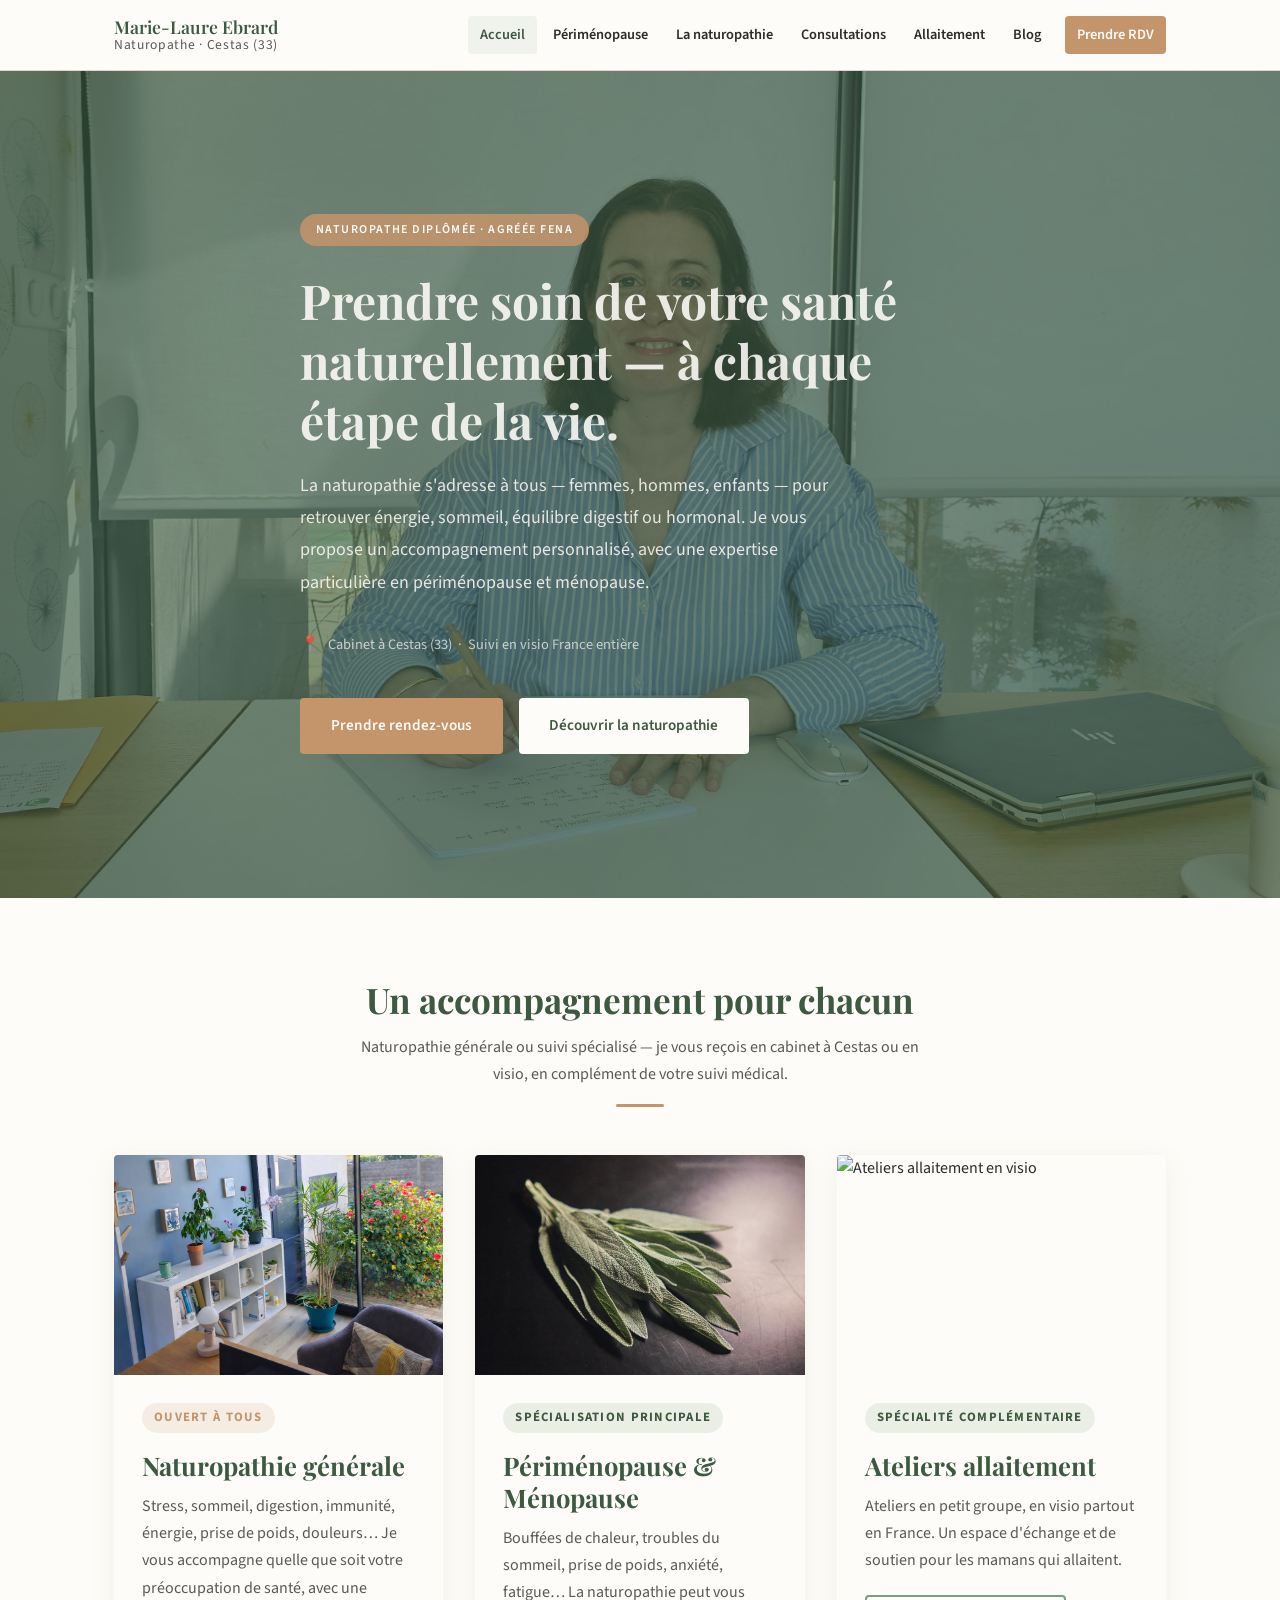
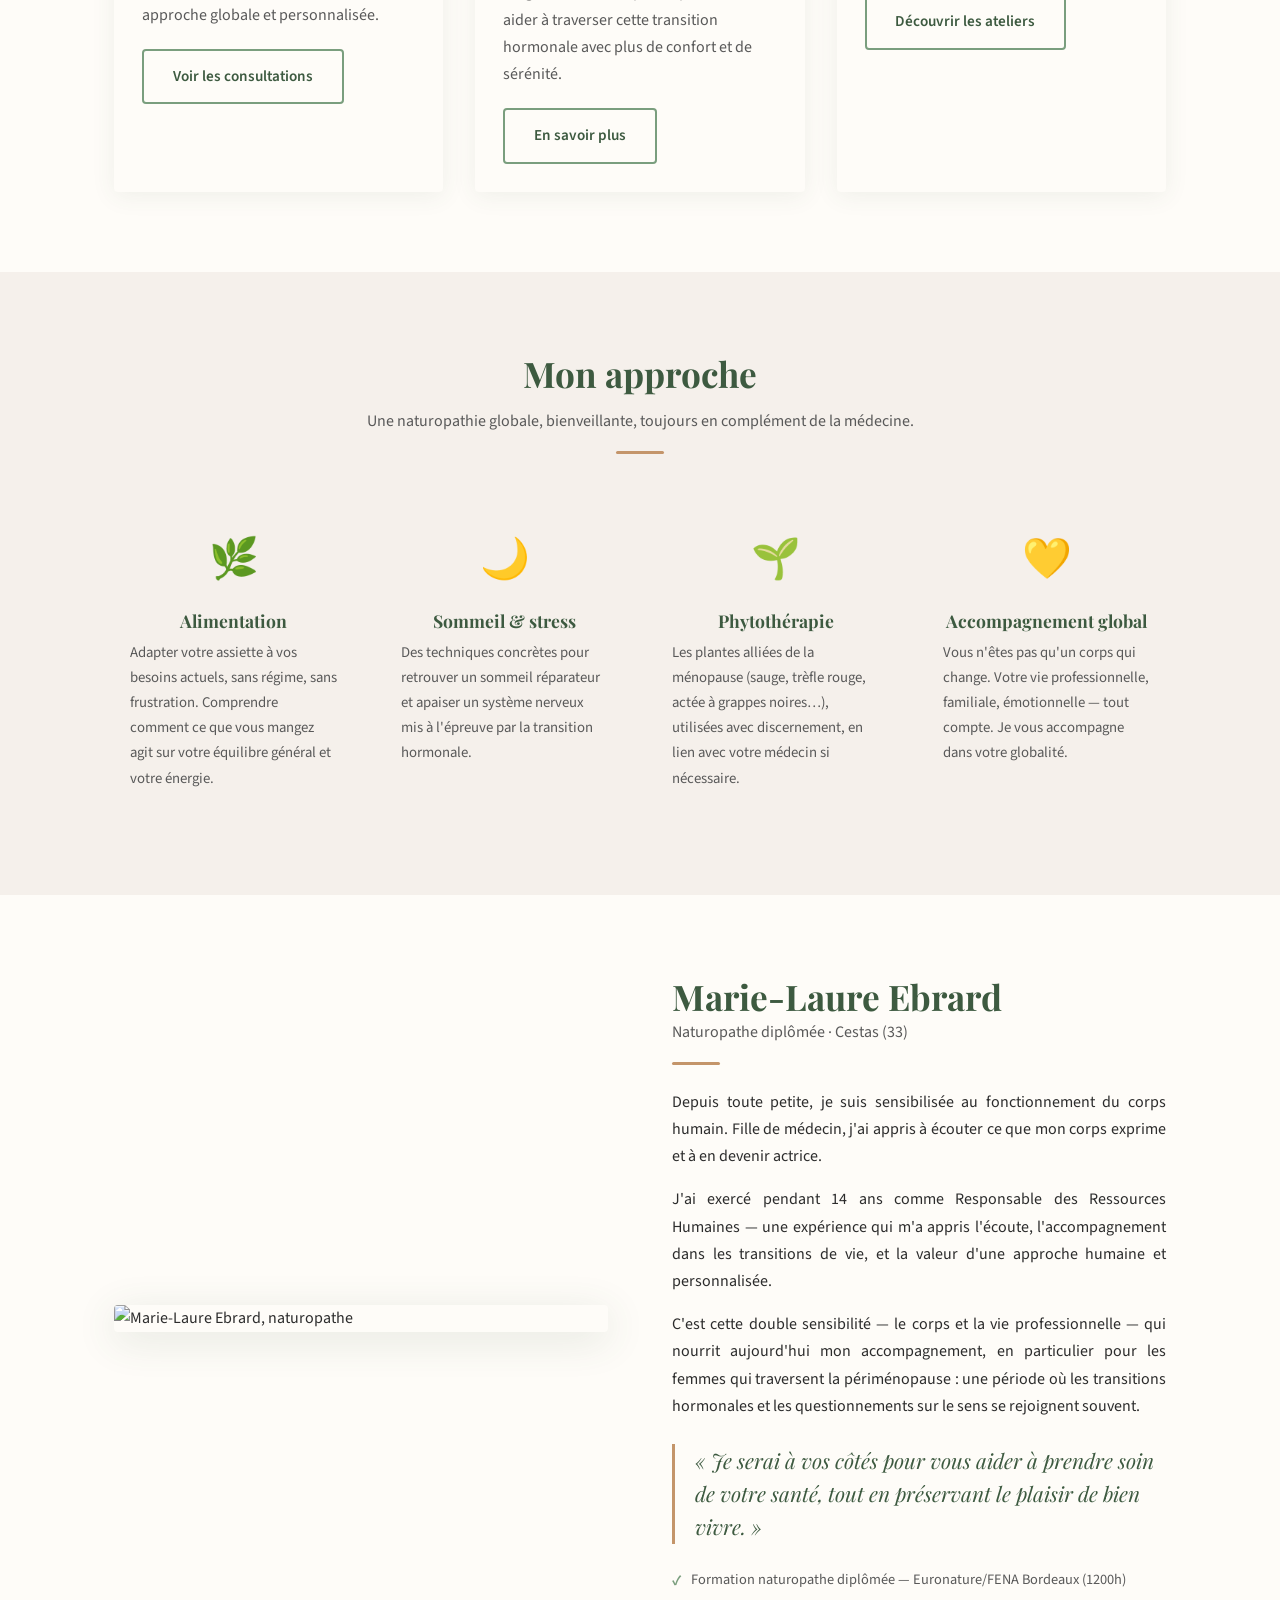
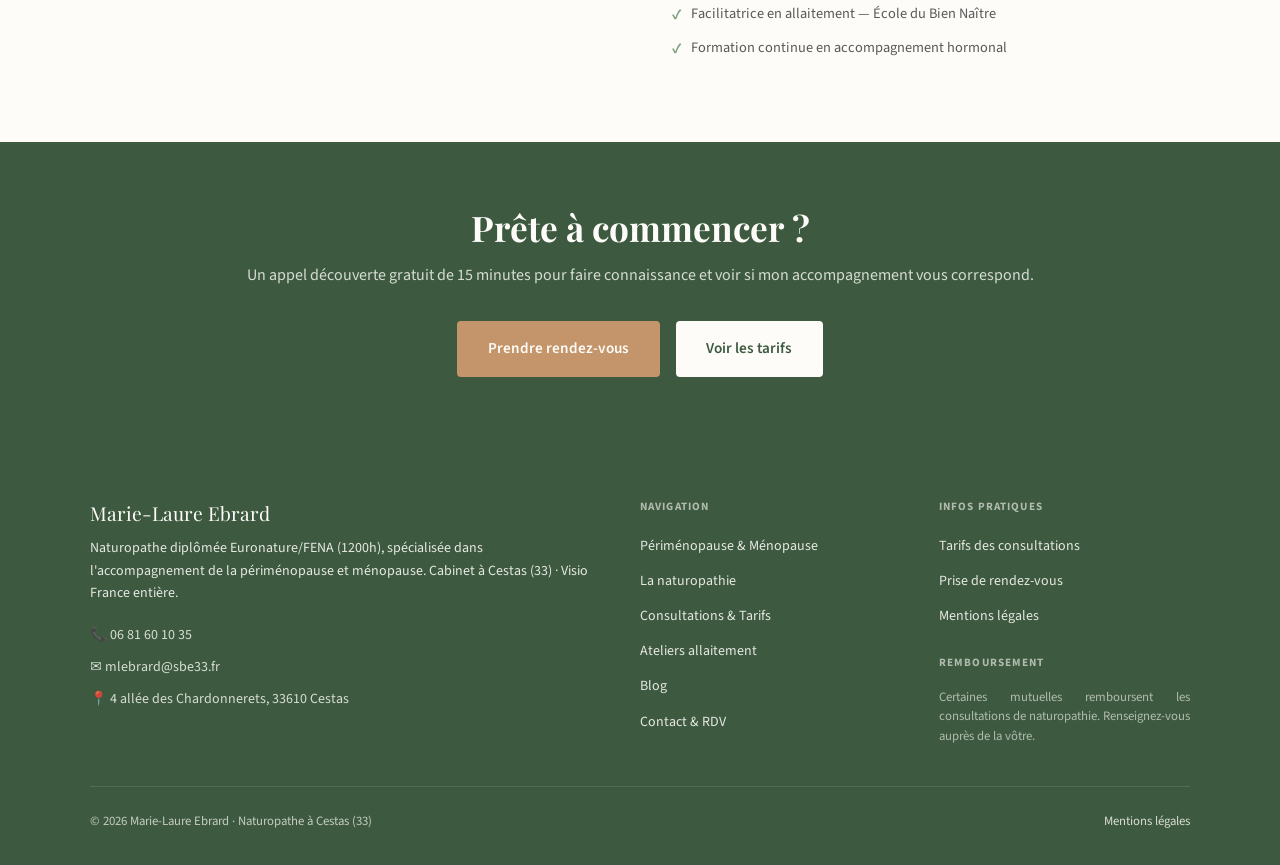
==== commit b09e6742: "feat: remplace photo hero accueil par ml.jpg (portrait bureau, cadrage center 51%)" ====
--- a/index.html
+++ b/index.html
@@ -36,7 +36,7 @@
 
   <!-- ===== HERO ===== -->
   <section class="hero">
-    <img src="assets/images/ml-portrait.jpg" alt="Marie-Laure Ebrard, naturopathe à Cestas" class="hero-image">
+    <img src="assets/images/ml-hero.jpg" alt="Marie-Laure Ebrard, naturopathe à Cestas" class="hero-image" style="object-position: center 51%;">
     <div class="hero-contenu">
       <span class="hero-badge">Naturopathe diplômée · Agréée FENA</span>
       <h1>Prendre soin de votre santé naturellement — à chaque étape de la vie.</h1>
